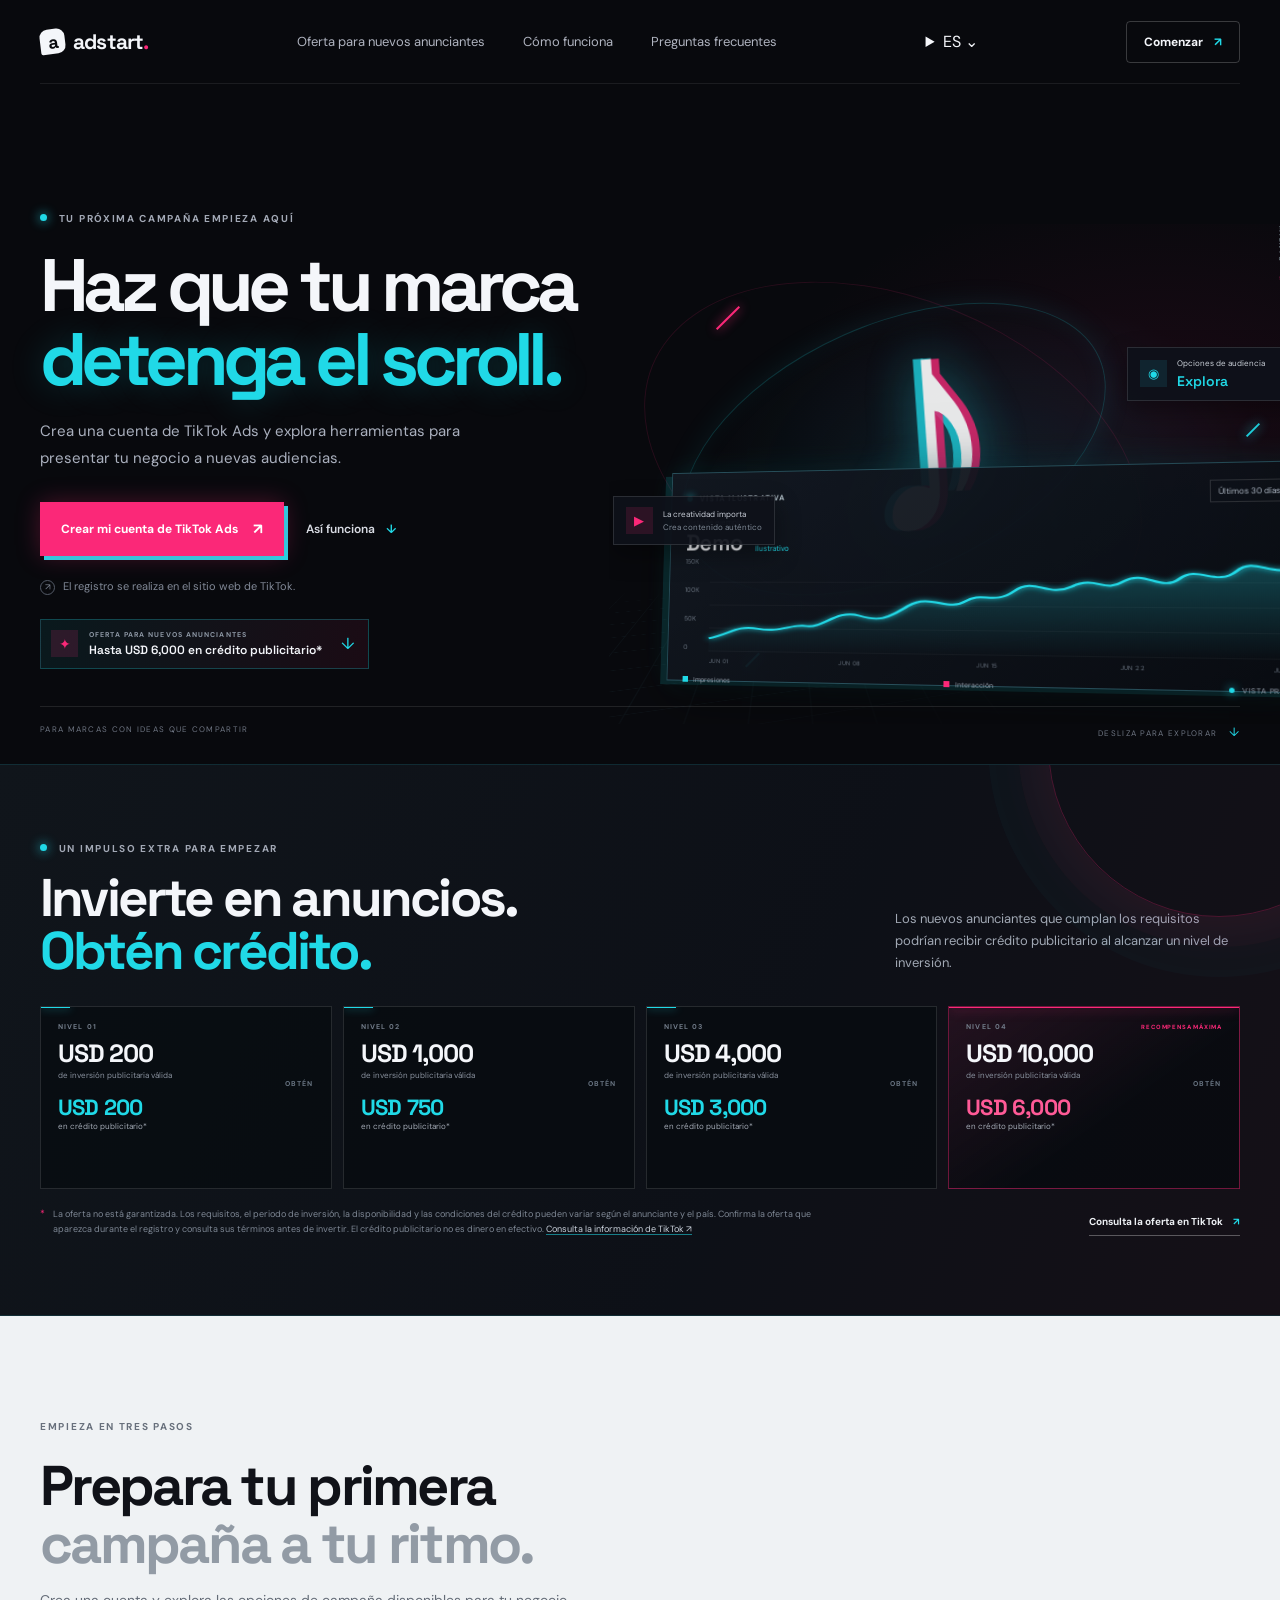
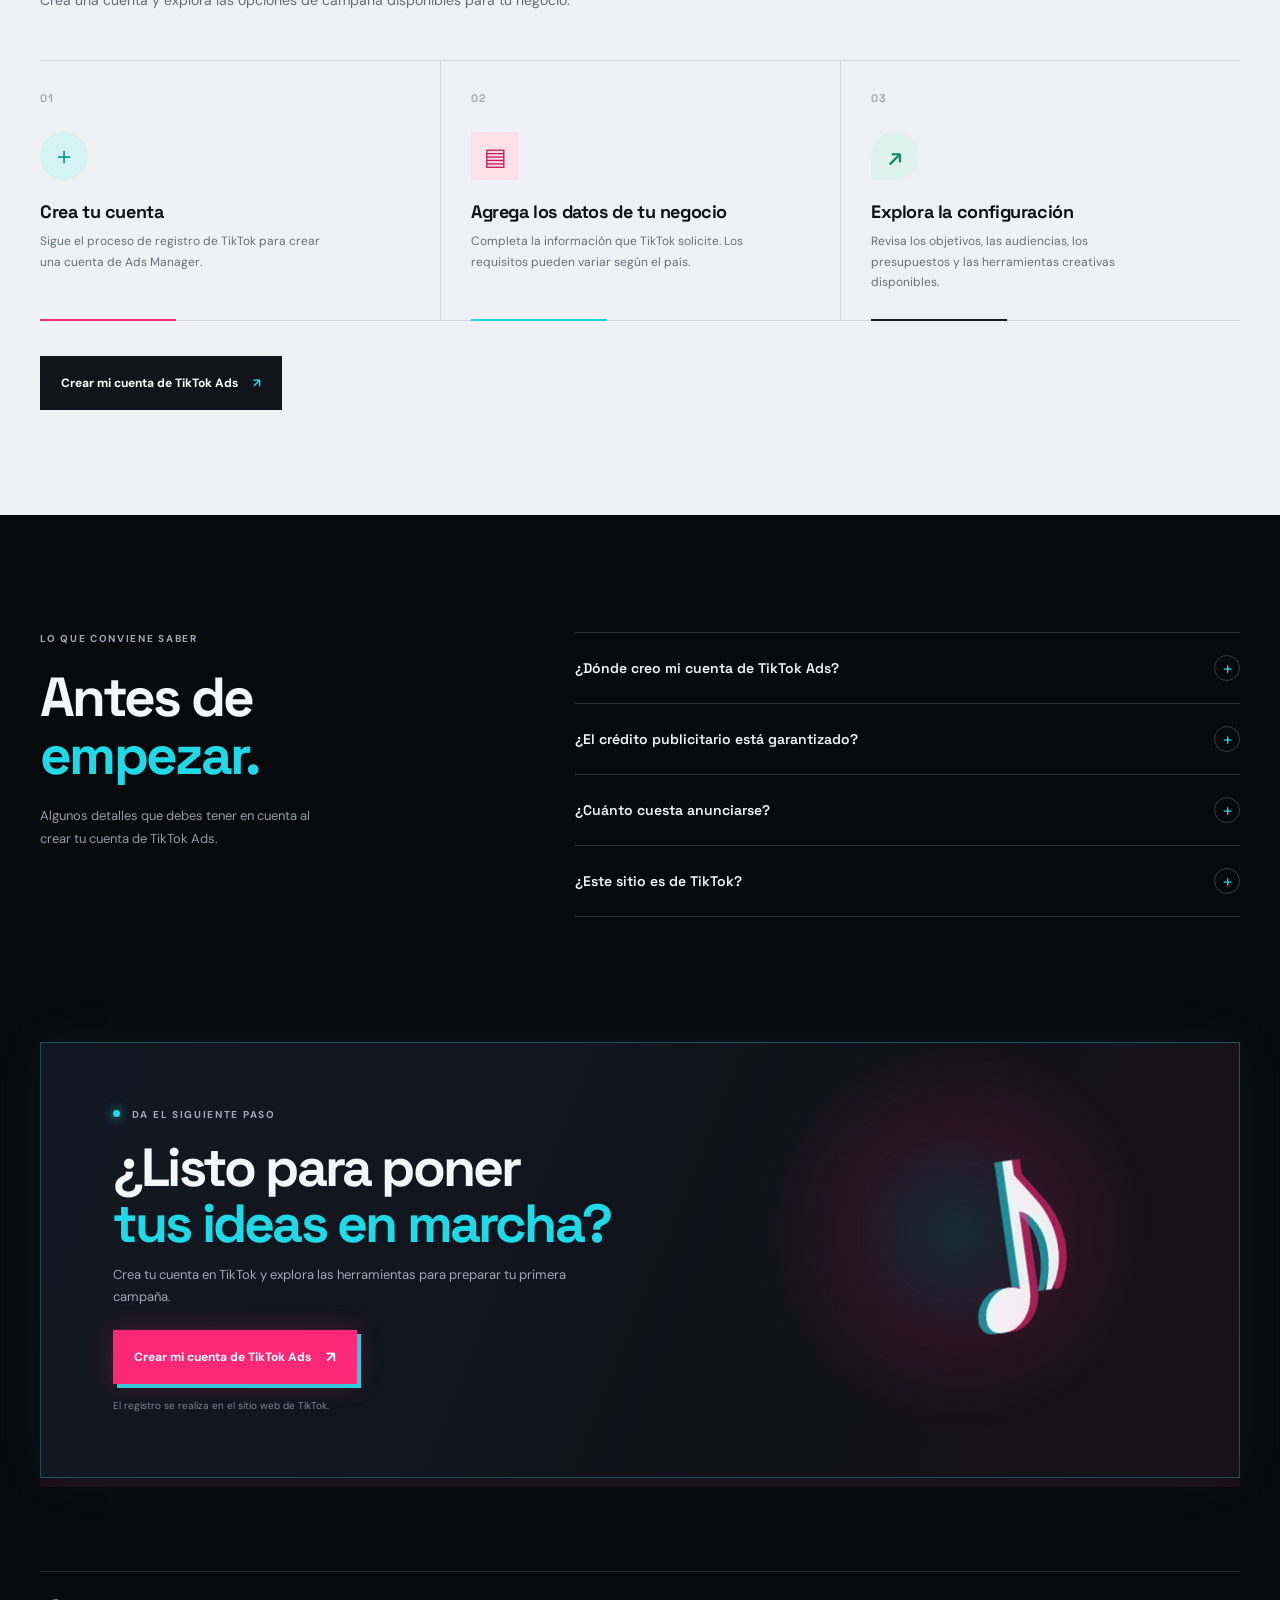
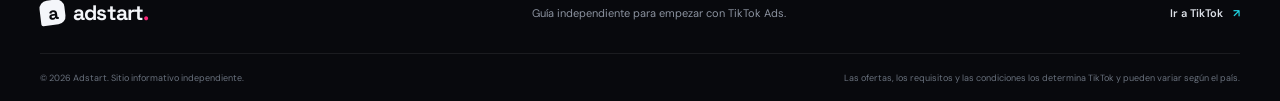
==== tao/es-mx/index.html @ fb432215 "tao: 4 новых языка (ru/es-mx/id/pt-br) + SEO-слой, обновление styles.css, sitemap, llms, feed (+_pre" ====
<!doctype html>
<html lang="es-MX">
  <head>
    <meta charset="utf-8">
    <meta name="viewport" content="width=device-width, initial-scale=1">
    <meta name="theme-color" content="#08090d">
    <meta name="description" content="Crea tu cuenta de TikTok Ads y conoce las herramientas para diseñar y administrar campañas.">
    <link rel="canonical" href="https://tiktok-ads.online/es-mx/">
    <meta name="robots" content="index, follow, max-snippet:-1, max-image-preview:large, max-video-preview:-1">
    <meta name="googlebot" content="index, follow, max-snippet:-1, max-image-preview:large">
    <link rel="alternate" hreflang="en" href="https://tiktok-ads.online/">
    <link rel="alternate" hreflang="es-MX" href="https://tiktok-ads.online/es-mx/">
    <link rel="alternate" hreflang="id" href="https://tiktok-ads.online/id/">
    <link rel="alternate" hreflang="pt-BR" href="https://tiktok-ads.online/pt-br/">
    <link rel="alternate" hreflang="ru" href="https://tiktok-ads.online/ru/">
    <link rel="alternate" hreflang="x-default" href="https://tiktok-ads.online/">
    <link rel="icon" href="/favicon.svg" type="image/svg+xml">
    <meta name="apple-mobile-web-app-title" content="Adstart">
    <meta property="og:type" content="website">
    <meta property="og:site_name" content="Adstart">
    <meta property="og:locale" content="es_MX">
    <meta property="og:url" content="https://tiktok-ads.online/es-mx/">
    <meta property="og:title" content="Comienza a anunciarte en TikTok">
    <meta property="og:description" content="Crea tu cuenta de TikTok Ads y conoce las herramientas para diseñar y administrar campañas.">
    <meta property="og:image" content="https://tiktok-ads.online/assets/og-cover.png">
    <meta property="og:image:type" content="image/png">
    <meta property="og:image:width" content="1200">
    <meta property="og:image:height" content="630">
    <meta name="twitter:card" content="summary_large_image">
    <meta name="twitter:title" content="Comienza a anunciarte en TikTok">
    <meta name="twitter:description" content="Crea tu cuenta de TikTok Ads y conoce las herramientas para diseñar y administrar campañas.">
    <meta name="twitter:image" content="https://tiktok-ads.online/assets/og-cover.png">
    <script type="application/ld+json">{
  "@context": "https://schema.org",
  "@graph": [
    {
      "@type": "WebPage",
      "@id": "https://tiktok-ads.online/es-mx/#webpage",
      "url": "https://tiktok-ads.online/es-mx/",
      "name": "Comienza a anunciarte en TikTok",
      "description": "Crea tu cuenta de TikTok Ads y conoce las herramientas para diseñar y administrar campañas.",
      "isPartOf": {
        "@id": "https://tiktok-ads.online/#website"
      },
      "inLanguage": "es-MX",
      "datePublished": "2026-09-29",
      "dateModified": "2026-09-30"
    },
    {
      "@type": "HowTo",
      "@id": "https://tiktok-ads.online/es-mx/#howto",
      "name": "Comienza a anunciarte en TikTok",
      "description": "Crea tu cuenta de TikTok Ads y conoce las herramientas para diseñar y administrar campañas.",
      "inLanguage": "es-MX",
      "step": [
        {
          "@type": "HowToStep",
          "position": 1,
          "name": "Crea tu cuenta",
          "text": "Sigue el proceso de registro de TikTok para crear una cuenta de Ads Manager."
        },
        {
          "@type": "HowToStep",
          "position": 2,
          "name": "Agrega los datos de tu negocio",
          "text": "Completa la información que TikTok solicite. Los requisitos pueden variar según el país."
        },
        {
          "@type": "HowToStep",
          "position": 3,
          "name": "Explora la configuración",
          "text": "Revisa los objetivos, las audiencias, los presupuestos y las herramientas creativas disponibles."
        }
      ]
    },
    {
      "@type": "FAQPage",
      "@id": "https://tiktok-ads.online/es-mx/#faq",
      "inLanguage": "es-MX",
      "mainEntity": [
        {
          "@type": "Question",
          "name": "¿Dónde creo mi cuenta de TikTok Ads?",
          "acceptedAnswer": {
            "@type": "Answer",
            "text": "Usa el botón de esta página para continuar con el registro en el sitio web de TikTok."
          }
        },
        {
          "@type": "Question",
          "name": "¿El crédito publicitario está garantizado?",
          "acceptedAnswer": {
            "@type": "Answer",
            "text": "No. La oferta que aparezca durante el registro y sus términos son los que aplican. Los requisitos, los plazos y la disponibilidad pueden variar según el anunciante y el país."
          }
        },
        {
          "@type": "Question",
          "name": "¿Cuánto cuesta anunciarse?",
          "acceptedAnswer": {
            "@type": "Answer",
            "text": "El costo depende de la configuración que elijas y de las opciones disponibles en tu cuenta. Revisa los datos de presupuesto y facturación en TikTok Ads Manager antes de lanzar una campaña."
          }
        },
        {
          "@type": "Question",
          "name": "¿Este sitio es de TikTok?",
          "acceptedAnswer": {
            "@type": "Answer",
            "text": "No. Esta es una página informativa independiente. TikTok administra las cuentas, la aprobación, las funciones y la disponibilidad de sus servicios."
          }
        }
      ]
    }
  ]
}</script>
    <title>Comienza a anunciarte en TikTok</title>
    <link rel="preconnect" href="https://fonts.googleapis.com"><link rel="preconnect" href="https://fonts.gstatic.com" crossorigin>
    <link href="https://fonts.googleapis.com/css2?family=DM+Sans:wght@400;500;600;700&family=Space+Grotesk:wght@500;600;700&display=swap" rel="stylesheet">
    <link rel="stylesheet" href="../styles.css">
  </head>
  <body>
    <header class="site-header">
      <a class="wordmark" href="../" aria-label="Inicio de Adstart"><span class="brand-mark" aria-hidden="true">a</span>adstart<span class="wordmark-dot">.</span></a>
      <nav aria-label="Navegación principal"><a href="#offer">Oferta para nuevos anunciantes</a><a href="#how-it-works">Cómo funciona</a><a href="#faq">Preguntas frecuentes</a></nav>
      <details class="language-menu"><summary aria-label="Elegir idioma">ES <span aria-hidden="true">⌄</span></summary><div class="language-options"><a href="../" lang="en">English</a><a href="./" lang="es-MX">Español (México)</a><a href="../pt-br/" lang="pt-BR">Português (Brasil)</a><a href="../id/" lang="id">Bahasa Indonesia</a><a href="../ru/" lang="ru">Русский</a></div></details>
      <a class="header-cta" href="https://getstarted.tiktok.com/ttam-partners" target="_blank" rel="noopener noreferrer">Comenzar <span aria-hidden="true">↗</span></a>
    </header>
    <main id="top">
      <section class="hero section-wrap">
        <div class="hero-copy"><p class="eyebrow"><span class="status-dot"></span> TU PRÓXIMA CAMPAÑA EMPIEZA AQUÍ</p><h1>Haz que tu marca<br><span class="headline-accent">detenga el scroll.</span></h1><p class="hero-description">Crea una cuenta de TikTok Ads y explora herramientas para presentar tu negocio a nuevas audiencias.</p><div class="hero-actions"><a class="button button-primary" href="https://getstarted.tiktok.com/ttam-partners" target="_blank" rel="noopener noreferrer">Crear mi cuenta de TikTok Ads <span aria-hidden="true">↗</span></a><a class="text-link" href="#how-it-works">Así funciona <span aria-hidden="true">↓</span></a></div><p class="registration-note"><span class="external-icon" aria-hidden="true">↗</span> El registro se realiza en el sitio web de TikTok.</p><a class="offer-teaser" href="#offer"><span class="offer-teaser-icon">✦</span><span><b>OFERTA PARA NUEVOS ANUNCIANTES</b><strong>Hasta USD 6,000 en crédito publicitario*</strong></span><span class="offer-teaser-arrow">↓</span></a></div>
        <div class="hero-art" role="img" aria-label="Ilustración de un panel de publicidad digital con estadísticas de campaña"><div class="art-grid"></div><div class="orbit orbit-one"></div><div class="orbit orbit-two"></div><div class="neon-note" aria-hidden="true"><span>♪</span></div><div class="chart-card"><div class="chart-top"><span class="chart-label"><i></i> VISTA ILUSTRATIVA</span><span class="chart-period">Últimos 30 días⌄</span></div><div class="metric-row"><div><span class="metric-caption">Vista de ejemplo</span><strong>Demo</strong></div><div class="metric-change">Ilustrativo</div></div><div class="chart-area"><div class="chart-y"><span>150K</span><span>100K</span><span>50K</span><span>0</span></div><svg viewBox="0 0 480 150" preserveAspectRatio="none" aria-hidden="true"><defs><linearGradient id="areaFill" x1="0" x2="0" y1="0" y2="1"><stop offset="0" stop-color="#22d9e8" stop-opacity=".26"/><stop offset="1" stop-color="#22d9e8" stop-opacity="0"/></linearGradient><filter id="glow"><feGaussianBlur stdDeviation="4" result="blur"/><feMerge><feMergeNode in="blur"/><feMergeNode in="SourceGraphic"/></feMerge></filter></defs><path class="chart-fill" d="M0 126 C20 119 24 104 44 110 S73 102 87 105 S113 78 132 88 S156 91 174 72 S207 81 221 65 S244 71 261 49 S287 59 307 42 S332 52 348 34 S377 50 391 30 S419 42 434 19 S460 32 480 10 V150 H0Z"/><path class="chart-line" d="M0 126 C20 119 24 104 44 110 S73 102 87 105 S113 78 132 88 S156 91 174 72 S207 81 221 65 S244 71 261 49 S287 59 307 42 S332 52 348 34 S377 50 391 30 S419 42 434 19 S460 32 480 10"/></svg></div><div class="chart-x"><span>JUN 01</span><span>JUN 08</span><span>JUN 15</span><span>JUN 22</span><span>JUN 30</span></div><div class="chart-footer"><span><i class="legend-cyan"></i> Impresiones</span><span><i class="legend-pink"></i> Interacción</span><span class="live-label"><i></i> VISTA PREVIA</span></div></div><div class="floating-tag tag-reach"><span class="tag-icon cyan-icon">◉</span><span>Opciones de audiencia<strong>Explora</strong></span><span class="tag-arrow">↗</span></div><div class="floating-tag tag-creative"><span class="tag-icon pink-icon">▶</span><span>La creatividad importa<small>Crea contenido auténtico</small></span></div><div class="spark spark-a"></div><div class="spark spark-b"></div><div class="spark spark-c"></div><span class="art-caption">IDEAS EN MOVIMIENTO <span>✳</span></span></div>
        <div class="hero-bottom"><span>PARA MARCAS CON IDEAS QUE COMPARTIR</span><span class="scroll-cue">DESLIZA PARA EXPLORAR <i>↓</i></span></div>
      </section>
      <section class="offer-section" id="offer"><div class="section-wrap offer-inner"><div class="offer-heading"><div><p class="eyebrow"><span class="status-dot"></span> UN IMPULSO EXTRA PARA EMPEZAR</p><h2>Invierte en anuncios.<br><span>Obtén crédito.</span></h2></div><p>Los nuevos anunciantes que cumplan los requisitos podrían recibir crédito publicitario al alcanzar un nivel de inversión.</p></div><div class="offer-tiers" aria-label="Posibles niveles de crédito publicitario para nuevos anunciantes">
        <article class="offer-tier"><span class="tier-label">NIVEL 01</span><strong class="tier-spend">USD 200</strong><span class="tier-action">de inversión publicitaria válida</span><span class="tier-plus">OBTÉN</span><strong class="tier-credit">USD 200</strong><span class="tier-credit-label">en crédito publicitario*</span></article>
        <article class="offer-tier"><span class="tier-label">NIVEL 02</span><strong class="tier-spend">USD 1,000</strong><span class="tier-action">de inversión publicitaria válida</span><span class="tier-plus">OBTÉN</span><strong class="tier-credit">USD 750</strong><span class="tier-credit-label">en crédito publicitario*</span></article>
        <article class="offer-tier"><span class="tier-label">NIVEL 03</span><strong class="tier-spend">USD 4,000</strong><span class="tier-action">de inversión publicitaria válida</span><span class="tier-plus">OBTÉN</span><strong class="tier-credit">USD 3,000</strong><span class="tier-credit-label">en crédito publicitario*</span></article>
        <article class="offer-tier offer-tier-featured"><span class="tier-label">NIVEL 04 <i>RECOMPENSA MÁXIMA</i></span><strong class="tier-spend">USD 10,000</strong><span class="tier-action">de inversión publicitaria válida</span><span class="tier-plus">OBTÉN</span><strong class="tier-credit">USD 6,000</strong><span class="tier-credit-label">en crédito publicitario*</span></article>
      </div><div class="offer-footnote"><span>*</span><p>La oferta no está garantizada. Los requisitos, el periodo de inversión, la disponibilidad y las condiciones del crédito pueden variar según el anunciante y el país. Confirma la oferta que aparezca durante el registro y consulta sus términos antes de invertir. El crédito publicitario no es dinero en efectivo. <a href="https://ads.tiktok.com/resources/help/article/about-the-incentive-program-for-new-advertisers?lang=es" target="_blank" rel="noopener noreferrer">Consulta la información de TikTok ↗</a></p></div><a class="offer-cta" href="https://getstarted.tiktok.com/ttam-partners" target="_blank" rel="noopener noreferrer">Consulta la oferta en TikTok <span>↗</span></a></div></section>
      <section class="steps-section" id="how-it-works"><div class="section-wrap"><div class="section-heading"><p class="eyebrow">EMPIEZA EN TRES PASOS</p><h2>Prepara tu primera<br><span>campaña a tu ritmo.</span></h2><p>Crea una cuenta y explora las opciones de campaña disponibles para tu negocio.</p></div><div class="steps-grid"><article class="step-card"><span class="step-number">01</span><div class="step-icon account-icon" aria-hidden="true"><span>＋</span></div><h3>Crea tu cuenta</h3><p>Sigue el proceso de registro de TikTok para crear una cuenta de Ads Manager.</p><span class="step-line"></span></article><article class="step-card"><span class="step-number">02</span><div class="step-icon details-icon" aria-hidden="true"><span>▤</span></div><h3>Agrega los datos de tu negocio</h3><p>Completa la información que TikTok solicite. Los requisitos pueden variar según el país.</p><span class="step-line"></span></article><article class="step-card"><span class="step-number">03</span><div class="step-icon launch-icon" aria-hidden="true"><span>↗</span></div><h3>Explora la configuración</h3><p>Revisa los objetivos, las audiencias, los presupuestos y las herramientas creativas disponibles.</p><span class="step-line"></span></article></div><a class="button button-dark" href="https://getstarted.tiktok.com/ttam-partners" target="_blank" rel="noopener noreferrer">Crear mi cuenta de TikTok Ads <span aria-hidden="true">↗</span></a></div></section>
      <section class="faq-section section-wrap" id="faq"><div class="faq-intro"><p class="eyebrow">LO QUE CONVIENE SABER</p><h2>Antes de<br><span>empezar.</span></h2><p>Algunos detalles que debes tener en cuenta al crear tu cuenta de TikTok Ads.</p></div><div class="faq-list"><details><summary>¿Dónde creo mi cuenta de TikTok Ads?<span aria-hidden="true">+</span></summary><p>Usa el botón de esta página para continuar con el registro en el sitio web de TikTok.</p></details><details><summary>¿El crédito publicitario está garantizado?<span aria-hidden="true">+</span></summary><p>No. La oferta que aparezca durante el registro y sus términos son los que aplican. Los requisitos, los plazos y la disponibilidad pueden variar según el anunciante y el país.</p></details><details><summary>¿Cuánto cuesta anunciarse?<span aria-hidden="true">+</span></summary><p>El costo depende de la configuración que elijas y de las opciones disponibles en tu cuenta. Revisa los datos de presupuesto y facturación en TikTok Ads Manager antes de lanzar una campaña.</p></details><details><summary>¿Este sitio es de TikTok?<span aria-hidden="true">+</span></summary><p>No. Esta es una página informativa independiente. TikTok administra las cuentas, la aprobación, las funciones y la disponibilidad de sus servicios.</p></details></div></section>
      <section class="final-cta section-wrap"><div class="final-glow" aria-hidden="true"></div><div class="final-copy"><p class="eyebrow"><span class="status-dot"></span> DA EL SIGUIENTE PASO</p><h2>¿Listo para poner<br><span>tus ideas en marcha?</span></h2><p>Crea tu cuenta en TikTok y explora las herramientas para preparar tu primera campaña.</p><a class="button button-primary" href="https://getstarted.tiktok.com/ttam-partners" target="_blank" rel="noopener noreferrer">Crear mi cuenta de TikTok Ads <span aria-hidden="true">↗</span></a><small>El registro se realiza en el sitio web de TikTok.</small></div><div class="final-symbol" aria-hidden="true"><span>♪</span></div></section>
    </main>
    <footer class="site-footer"><div class="footer-top"><a class="wordmark" href="../"><span class="brand-mark" aria-hidden="true">a</span>adstart<span class="wordmark-dot">.</span></a><p>Guía independiente para empezar con TikTok Ads.</p><a class="footer-link" href="https://getstarted.tiktok.com/ttam-partners" target="_blank" rel="noopener noreferrer">Ir a TikTok <span>↗</span></a></div><div class="footer-bottom"><span>© 2026 Adstart. Sitio informativo independiente.</span><span>Las ofertas, los requisitos y las condiciones los determina TikTok y pueden variar según el país.</span></div></footer>
  </body>
</html>
---- tao/styles.css ----
:root {
  color-scheme: dark;
  --bg: #08090d;
  --panel: #101319;
  --muted: #9298a7;
  --white: #f4f6fa;
  --cyan: #20d9e7;
  --pink: #fb2878;
  --line: rgba(255, 255, 255, .11);
  --font-body: "DM Sans", Arial, sans-serif;
  --font-display: "Space Grotesk", "Arial Narrow", sans-serif;
}

* { box-sizing: border-box; }
html { scroll-behavior: smooth; }
body { margin: 0; background: var(--bg); color: var(--white); font-family: var(--font-body); -webkit-font-smoothing: antialiased; }
a { color: inherit; text-decoration: none; }
a:focus-visible, summary:focus-visible { outline: 2px solid var(--cyan); outline-offset: 5px; }
.section-wrap { width: min(1200px, calc(100% - 80px)); margin-inline: auto; }
.site-header { height: 84px; width: min(1320px, calc(100% - 80px)); margin: auto; display: flex; align-items: center; justify-content: space-between; border-bottom: 1px solid rgba(255,255,255,.08); position: relative; z-index: 3; }
.wordmark { display: inline-flex; align-items: center; gap: 8px; font: 700 21px var(--font-display); letter-spacing: -.8px; }
.brand-mark { width: 25px; height: 25px; border-radius: 8px 8px 8px 2px; display: grid; place-items: center; background: var(--white); color: var(--bg); font: 700 18px var(--font-display); transform: rotate(-7deg); }
.wordmark-dot { color: var(--pink); margin-left: -8px; }
.site-header nav { display: flex; gap: 38px; color: #afb3bf; font-size: 13px; }
.site-header nav a:hover, .text-link:hover, .footer-link:hover { color: var(--white); }
.header-cta { border: 1px solid rgba(255,255,255,.2); border-radius: 4px; padding: 12px 17px; font-size: 12px; font-weight: 700; transition: border-color .2s ease, background .2s ease; }
.header-cta span { color: var(--cyan); margin-left: 8px; }
.header-cta:hover { border-color: var(--cyan); background: rgba(32,217,231,.06); }
.hero { min-height: 680px; padding-top: 99px; position: relative; display: grid; grid-template-columns: .93fr 1.07fr; align-items: center; gap: 20px; }
.hero-copy { position: relative; z-index: 2; padding-bottom: 66px; }
.eyebrow { margin: 0 0 24px; color: #a3a9b6; font-size: 10px; letter-spacing: 1.7px; font-weight: 700; }
.status-dot { display: inline-block; width: 7px; height: 7px; margin: 0 8px 1px 0; border-radius: 50%; background: var(--cyan); box-shadow: 0 0 11px var(--cyan); }
h1, h2, h3, p { margin-top: 0; }
h1, h2, h3 { font-family: var(--font-display); }
h1 { max-width: 600px; margin-bottom: 22px; font-size: clamp(50px, 5.8vw, 76px); letter-spacing: -5.6px; line-height: .99; font-weight: 700; }
h1 .headline-accent { color: var(--cyan); text-shadow: 0 0 35px rgba(32,217,231,.22); }
.hero-description { max-width: 465px; margin-bottom: 30px; color: #aab0be; font-size: 15px; line-height: 1.8; }
.hero-actions { display: flex; align-items: center; gap: 22px; }
.button { display: inline-flex; align-items: center; justify-content: center; gap: 15px; min-height: 54px; padding: 0 21px; border: 0; font-size: 12px; font-weight: 700; transition: transform .2s ease, box-shadow .2s ease, background .2s ease; }
.button:hover { transform: translateY(-2px); }
.button-primary { position: relative; background: var(--pink); color: white; box-shadow: 0 0 24px rgba(251,40,120,.27), 4px 4px 0 var(--cyan); }
.button-primary:hover { background: #ff3a88; box-shadow: 0 0 34px rgba(251,40,120,.4), 4px 4px 0 var(--cyan); }
.button-primary span { font-size: 15px; }
.text-link { color: #d9dce4; font-size: 12px; font-weight: 600; transition: color .2s ease; }
.text-link span { color: var(--cyan); margin-left: 8px; }
.registration-note { margin: 23px 0 0; color: #818896; font-size: 11px; }
.external-icon { display: inline-grid; place-items: center; width: 15px; height: 15px; margin-right: 5px; border: 1px solid #555c69; border-radius: 50%; font-size: 9px; }
.hero-art { height: 500px; position: relative; overflow: hidden; isolation: isolate; margin-right: -62px; background: radial-gradient(ellipse at 55% 52%, rgba(13,73,91,.3), transparent 52%), radial-gradient(ellipse at 80% 36%, rgba(98,14,51,.2), transparent 49%); }
.art-grid { position: absolute; inset: 20px 0 0; opacity: .23; background-image: linear-gradient(rgba(63,144,159,.28) 1px, transparent 1px), linear-gradient(90deg, rgba(63,144,159,.24) 1px, transparent 1px); background-size: 48px 48px; transform: perspective(440px) rotateX(57deg) rotateZ(-18deg) scale(1.28); transform-origin: center bottom; mask-image: linear-gradient(transparent, black 22%, black 76%, transparent); }
.orbit { position: absolute; border: 1px solid rgba(32,217,231,.2); border-radius: 50%; transform: rotate(-24deg); }
.orbit-one { width: 450px; height: 250px; top: 100px; left: 60px; box-shadow: 0 0 30px rgba(32,217,231,.08), inset 0 0 25px rgba(32,217,231,.05); }
.orbit-two { width: 520px; height: 330px; top: 74px; left: 24px; border-color: rgba(251,40,120,.12); transform: rotate(22deg); }
.neon-note { position: absolute; top: 48px; left: 206px; width: 226px; height: 310px; display: grid; place-items: center; transform: rotate(-4deg); color: #fff; font: 700 310px/1 var(--font-display); filter: drop-shadow(8px 0 0 rgba(251,40,120,.85)) drop-shadow(-8px -1px 0 rgba(32,217,231,.85)) drop-shadow(0 0 26px rgba(32,217,231,.4)); opacity: .9; }
.neon-note span { transform: scaleX(.88); }
.chart-card { position: absolute; z-index: 1; left: 39px; right: 1px; bottom: 38px; height: 220px; padding: 16px 17px 11px; background: linear-gradient(145deg, rgba(18,24,33,.95), rgba(8,11,17,.94)); border: 1px solid rgba(80,174,191,.38); box-shadow: 0 15px 55px rgba(0,0,0,.55), -7px 4px 0 rgba(32,217,231,.16), 0 0 28px rgba(32,217,231,.11); transform: perspective(760px) rotateY(-8deg) rotateX(3deg); }
.chart-top, .chart-footer { display: flex; align-items: center; justify-content: space-between; }
.chart-label { color: #b5c4cc; font-size: 8px; letter-spacing: 1.2px; font-weight: 700; }
.chart-label i, .live-label i { display: inline-block; width: 6px; height: 6px; border-radius: 50%; background: var(--cyan); box-shadow: 0 0 9px var(--cyan); margin-right: 5px; }
.chart-period { padding: 5px 7px; border: 1px solid rgba(255,255,255,.13); color: #aab3c0; font-size: 8px; }
.metric-row { display: flex; align-items: end; gap: 13px; margin-top: 9px; }
.metric-caption { display: block; color: #76818e; font-size: 8px; margin-bottom: 1px; }
.metric-row strong { font: 600 24px var(--font-display); letter-spacing: -.6px; }
.metric-row strong span { color: var(--cyan); font-size: 15px; }
.metric-change { color: var(--cyan); font-size: 8px; padding-bottom: 4px; }
.chart-area { position: relative; height: 98px; margin: 3px 0 0 28px; background: repeating-linear-gradient(to bottom, transparent 0 23px, rgba(255,255,255,.07) 24px); }
.chart-area svg { position: absolute; inset: 0; width: 100%; height: 100%; overflow: visible; }
.chart-fill { fill: url(#areaFill); }.chart-line { fill: none; stroke: var(--cyan); stroke-width: 3; filter: url(#glow); }.chart-point { fill: #d9fcff; stroke: var(--cyan); stroke-width: 3; }.pink-point { stroke: var(--pink); fill: white; }
.chart-y { position: absolute; z-index: 1; left: -28px; top: -3px; height: 99px; display: flex; flex-direction: column; justify-content: space-between; color: #69737f; font-size: 7px; }
.chart-x { display: flex; justify-content: space-between; margin: 4px 0 0 29px; color: #68727f; font-size: 6px; letter-spacing: .4px; }
.chart-footer { margin-top: 11px; color: #9aa4b1; font-size: 7px; }
.chart-footer span:not(.live-label) { margin-right: 9px; }.legend-cyan, .legend-pink { display: inline-block; width: 6px; height: 6px; margin-right: 4px; background: var(--cyan); }.legend-pink { background: var(--pink); }
.live-label { color: #9aa4b1; font-size: 7px; letter-spacing: .6px; }.live-label i { width: 5px; height: 5px; }
.floating-tag { position: absolute; z-index: 2; display: flex; align-items: center; gap: 10px; padding: 10px 12px; border: 1px solid rgba(255,255,255,.12); background: rgba(14,18,26,.94); box-shadow: 0 10px 25px rgba(0,0,0,.35); color: #c9ced7; font-size: 8px; }
.floating-tag strong { display: block; margin-top: 4px; color: var(--cyan); font: 600 14px var(--font-display); }.floating-tag small { display: block; margin-top: 3px; color: #7f8995; font-size: 8px; }.tag-icon { display: grid; place-items: center; width: 27px; height: 27px; font-size: 13px; background: rgba(32,217,231,.1); color: var(--cyan); }.pink-icon { background: rgba(251,40,120,.13); color: var(--pink); }.tag-arrow { color: var(--cyan); font-size: 12px; margin-left: 5px; }
.tag-reach { right: 1px; top: 123px; }.tag-creative { left: 4px; top: 272px; }
.spark { position: absolute; z-index: -1; width: 32px; height: 2px; background: var(--pink); box-shadow: 0 0 11px var(--pink); transform: rotate(-45deg); }.spark-a { top: 93px; left: 103px; }.spark-b { right: 40px; top: 205px; width: 18px; background: var(--cyan); box-shadow: 0 0 11px var(--cyan); }.spark-c { left: 134px; bottom: 63px; width: 19px; background: var(--cyan); box-shadow: 0 0 11px var(--cyan); }
.art-caption { position: absolute; top: 54px; right: 20px; color: #8797a0; font-size: 7px; letter-spacing: 1.8px; transform: rotate(90deg); transform-origin: right; }.art-caption span { color: var(--pink); margin-left: 8px; }
.hero-bottom { position: absolute; left: 0; right: 0; bottom: 24px; padding-top: 17px; border-top: 1px solid rgba(255,255,255,.1); display: flex; justify-content: space-between; color: #6e7582; font-size: 8px; letter-spacing: 1.3px; }.scroll-cue i { color: var(--cyan); font-style: normal; margin-left: 8px; font-size: 12px; }

.offer-teaser { width: fit-content; display: flex; align-items: center; gap: 11px; margin-top: 24px; padding: 10px 13px 10px 10px; background: linear-gradient(100deg, rgba(32,217,231,.08), rgba(251,40,120,.08)); border: 1px solid rgba(32,217,231,.25); transition: border-color .2s ease, background .2s ease; }.offer-teaser:hover { border-color: var(--pink); background: rgba(251,40,120,.09); }.offer-teaser-icon { display: grid; place-items: center; width: 27px; height: 27px; color: var(--pink); background: rgba(251,40,120,.14); font-size: 14px; }.offer-teaser b, .offer-teaser strong { display: block; }.offer-teaser b { margin-bottom: 3px; color: #8e98a5; font-size: 7px; letter-spacing: 1.1px; }.offer-teaser strong { font: 600 12px var(--font-display); }.offer-teaser-arrow { margin-left: 8px; color: var(--cyan); }
.offer-section { position: relative; padding: 77px 0 78px; overflow: hidden; background: linear-gradient(115deg, #10151b, #0d1017 60%, #151017); border-block: 1px solid rgba(32,217,231,.13); }.offer-section::before { content: ""; position: absolute; width: 340px; height: 340px; right: -110px; top: -190px; border: 1px solid rgba(251,40,120,.25); border-radius: 50%; box-shadow: 0 0 65px rgba(251,40,120,.1), 0 0 0 30px rgba(251,40,120,.025), 0 0 0 60px rgba(32,217,231,.025); pointer-events: none; }.offer-heading { display: flex; align-items: end; justify-content: space-between; gap: 35px; margin-bottom: 29px; }.offer-heading .eyebrow { margin-bottom: 16px; }.offer-heading h2 { margin: 0; font-size: clamp(39px, 4.3vw, 53px); letter-spacing: -2.8px; line-height: 1; }.offer-heading h2 span { color: var(--cyan); }.offer-heading > p:last-child { max-width: 345px; margin: 0 0 3px; color: #a1a8b4; font-size: 13px; line-height: 1.7; }.offer-tiers { display: grid; grid-template-columns: repeat(4, minmax(0, 1fr)); gap: 11px; }.offer-tier { min-height: 183px; position: relative; display: flex; flex-direction: column; align-items: flex-start; padding: 15px 17px 16px; overflow: hidden; border: 1px solid rgba(255,255,255,.12); background: rgba(7,10,15,.7); }.offer-tier::after { content: ""; position: absolute; top: 0; left: 0; width: 29px; height: 1px; background: var(--cyan); box-shadow: 0 0 9px var(--cyan); }.offer-tier-featured { border-color: rgba(251,40,120,.42); background: linear-gradient(145deg, rgba(251,40,120,.09), rgba(7,10,15,.86) 58%); }.offer-tier-featured::after { width: 100%; background: var(--pink); box-shadow: 0 0 12px var(--pink); }.tier-label { display: flex; align-items: center; justify-content: space-between; gap: 7px; width: 100%; margin-bottom: 11px; color: #737d8b; font-size: 7px; letter-spacing: 1.1px; font-weight: 700; }.tier-label i { color: var(--pink); font-size: 6px; font-style: normal; letter-spacing: .8px; }.tier-spend { font: 700 25px/.95 var(--font-display); letter-spacing: -1px; }.tier-action { margin-top: 4px; color: #89919e; font-size: 8px; }.tier-plus { position: absolute; top: 72px; right: 18px; color: #56616e; font: 400 16px var(--font-display); }.tier-credit { margin-top: 17px; color: var(--cyan); font: 700 22px/.95 var(--font-display); letter-spacing: -.8px; }.offer-tier-featured .tier-credit { color: #ff5a97; }.tier-credit-label { margin-top: 3px; color: #a3aab5; font-size: 8px; }.offer-footnote { display: flex; gap: 8px; align-items: flex-start; max-width: 810px; margin-top: 18px; }.offer-footnote > span { color: var(--pink); font-size: 10px; }.offer-footnote p { margin: 0; color: #7e8794; font-size: 9px; line-height: 1.65; }.offer-cta { position: absolute; right: max(calc((100vw - 1200px)/2), 40px); bottom: 79px; padding-bottom: 7px; border-bottom: 1px solid rgba(255,255,255,.3); color: #edf0f4; font-size: 10px; font-weight: 700; }.offer-cta span { margin-left: 8px; color: var(--cyan); }

.steps-section { padding: 104px 0 105px; background: #eff2f4; color: #101218; }
.section-heading { max-width: 660px; margin-bottom: 51px; }.section-heading .eyebrow { color: #68707c; }.section-heading h2, .capabilities h2, .audience-inner h2, .faq-intro h2 { margin: 0 0 17px; font-size: clamp(38px, 4.5vw, 56px); letter-spacing: -2.7px; line-height: 1.05; }.section-heading h2 span, .capabilities h2 span, .audience-inner h2 span, .faq-intro h2 span { color: #929ba5; }.section-heading > p:last-child { color: #646c77; font-size: 14px; }
.steps-grid { display: grid; grid-template-columns: repeat(3, 1fr); border-top: 1px solid #d4d8dc; border-bottom: 1px solid #d4d8dc; margin-bottom: 35px; }
.step-card { min-height: 258px; padding: 25px 28px 28px 0; position: relative; }.step-card + .step-card { border-left: 1px solid #d4d8dc; padding-left: 30px; }.step-number { color: #9da5af; font: 600 11px var(--font-display); letter-spacing: .7px; }.step-icon { width: 48px; height: 48px; display: grid; place-items: center; margin: 25px 0 20px; background: #dfe5e9; color: #12161d; font: 500 24px var(--font-display); }.account-icon { border-radius: 50%; color: #078e9c; background: #d5f3f3; }.details-icon { background: #fee0e9; color: #c21b5a; }.launch-icon { border-radius: 50% 50% 50% 4px; background: #dff2ec; color: #138d66; }.step-card h3 { margin-bottom: 8px; font-size: 18px; letter-spacing: -.4px; }.step-card p { max-width: 290px; margin-bottom: 0; color: #66707a; font-size: 12px; line-height: 1.7; }.step-line { position: absolute; bottom: -1px; left: 0; width: 34%; height: 2px; background: var(--pink); }.step-card + .step-card .step-line { left: 30px; background: var(--cyan); }.step-card:last-child .step-line { background: #171a20; }
.button-dark { background: #11151b; color: #fff; }.button-dark span { color: var(--cyan); }.button-dark:hover { background: #20252d; }
.capabilities { padding-block: 119px; display: grid; grid-template-columns: .74fr 1.26fr; gap: 75px; align-items: center; }.capabilities-intro .eyebrow { color: #a3a9b6; }.capabilities h2 { font-size: clamp(42px, 4.5vw, 58px); }.capabilities h2 span { color: var(--cyan); }.capabilities-intro > p:not(.eyebrow) { max-width: 330px; color: #9299a7; font-size: 14px; line-height: 1.8; margin: 22px 0 25px; }.inline-arrow { color: var(--white); font-size: 12px; font-weight: 700; border-bottom: 1px solid #4c515d; padding-bottom: 9px; }.inline-arrow span { color: var(--pink); margin-left: 14px; }
.capability-board { display: grid; grid-template-columns: 1fr 1fr; gap: 13px; }.capability { min-height: 229px; position: relative; overflow: hidden; padding: 21px; background: #11151c; border: 1px solid rgba(255,255,255,.08); }.capability h3 { margin: 0 0 7px; font-size: 17px; letter-spacing: -.4px; }.capability p { max-width: 260px; margin: 0; color: #969daa; font-size: 11px; line-height: 1.65; }.capability-icon { width: 33px; height: 33px; margin-bottom: 15px; display: grid; place-items: center; font-size: 25px; }.target-icon { color: var(--cyan); }.cap-index { position: absolute; bottom: 16px; right: 17px; color: #68707d; font-size: 7px; letter-spacing: 1px; }.capability-audience { background: linear-gradient(130deg, #11151c, #171520); }.audience-art { position: absolute; right: 17px; top: 13px; width: 119px; height: 98px; }.audience-ring { position: absolute; inset: 13px 8px 1px; border: 1px solid rgba(251,40,120,.5); border-radius: 50%; transform: rotate(-26deg); box-shadow: 0 0 16px rgba(251,40,120,.09); }.person { position: absolute; z-index: 1; display: grid; place-items: center; width: 22px; height: 22px; border: 4px solid #11151c; border-radius: 50%; color: #20232c; background: var(--cyan); font-size: 12px; box-shadow: 0 0 14px rgba(32,217,231,.6); }.p1 { left: 44px; top: 2px; }.p2 { left: 12px; top: 41px; background: var(--pink); box-shadow: 0 0 14px rgba(251,40,120,.6); }.p3 { right: 10px; top: 45px; }.capability-audience > div:last-of-type { position: absolute; left: 21px; right: 16px; bottom: 44px; }.budget-visual { position: absolute; top: 18px; right: 19px; height: 93px; width: 117px; display: flex; gap: 7px; align-items: end; border-bottom: 1px solid rgba(255,255,255,.16); }.budget-bar { display: block; width: 12px; background: linear-gradient(to top, rgba(32,217,231,.16), var(--cyan)); opacity: .77; }.b1 { height: 24%; }.b2 { height: 42%; }.b3 { height: 35%; background: linear-gradient(to top, rgba(251,40,120,.13), var(--pink)); }.b4 { height: 67%; }.b5 { height: 88%; }.budget-visual i { position: absolute; bottom: -17px; right: 0; color: #707985; font-size: 6px; font-style: normal; letter-spacing: .8px; }.capability-budget > div:last-of-type, .capability-report > div:last-of-type { position: absolute; left: 21px; right: 16px; bottom: 43px; }.report-visual { position: absolute; top: 18px; right: 17px; width: 135px; height: 83px; opacity: .8; }.report-number { color: #8a919e; font: 600 9px var(--font-display); letter-spacing: .7px; }.report-number small { font: inherit; color: var(--pink); }.report-visual svg { position: absolute; left: 0; bottom: 0; width: 100%; height: 63px; overflow: visible; }
.audience-section { padding: 100px 0; background: #11141a; border-block: 1px solid rgba(255,255,255,.06); }.audience-inner { display: grid; grid-template-columns: 1fr .8fr; align-items: center; gap: 90px; }.audience-inner h2 { font-size: clamp(40px, 4.4vw, 56px); }.audience-inner h2 span { color: var(--pink); }.audience-list { border-top: 1px solid rgba(255,255,255,.16); }.audience-list div { display: grid; grid-template-columns: 40px 1fr auto; align-items: center; padding: 16px 0; border-bottom: 1px solid rgba(255,255,255,.13); font: 600 15px var(--font-display); }.audience-list span { color: #737b88; font: 500 9px var(--font-body); }.audience-list i { color: var(--cyan); font: normal 13px var(--font-body); opacity: 0; transform: translateX(-6px); transition: opacity .2s ease, transform .2s ease; }.audience-list div:hover i { opacity: 1; transform: translateX(0); }
.faq-section { padding-block: 117px 125px; display: grid; grid-template-columns: .78fr 1.22fr; gap: 110px; }.faq-intro h2 { font-size: clamp(42px, 4.4vw, 55px); }.faq-intro h2 span { color: var(--cyan); }.faq-intro > p:last-child { max-width: 280px; color: #949ba8; font-size: 13px; line-height: 1.75; margin-top: 20px; }.faq-list { border-top: 1px solid rgba(255,255,255,.16); }.faq-list details { border-bottom: 1px solid rgba(255,255,255,.16); }.faq-list summary { list-style: none; cursor: pointer; display: flex; align-items: center; justify-content: space-between; padding: 22px 0; font: 600 14px var(--font-display); }.faq-list summary::-webkit-details-marker { display: none; }.faq-list summary span { display: grid; place-items: center; width: 26px; height: 26px; border: 1px solid rgba(255,255,255,.2); border-radius: 50%; color: var(--cyan); font: 400 17px var(--font-body); transition: transform .2s ease, background .2s ease; }.faq-list details[open] summary span { transform: rotate(45deg); background: rgba(32,217,231,.09); }.faq-list details p { max-width: 590px; margin: -5px 35px 23px 0; color: #9da4b0; font-size: 12px; line-height: 1.8; }
.final-cta { min-height: 367px; position: relative; overflow: hidden; display: flex; align-items: center; padding: 65px 72px; margin-bottom: 93px; background: linear-gradient(112deg, #121821, #11121a 65%, #18111b); border: 1px solid rgba(32,217,231,.3); box-shadow: 0 0 42px rgba(32,217,231,.08), 0 9px 0 rgba(251,40,120,.08); }.final-copy { position: relative; z-index: 2; max-width: 620px; }.final-copy .eyebrow { margin-bottom: 19px; }.final-copy h2 { margin: 0 0 13px; font-size: clamp(39px, 4.2vw, 54px); line-height: 1.03; letter-spacing: -2.8px; }.final-copy h2 span { color: var(--cyan); }.final-copy > p:not(.eyebrow) { max-width: 470px; color: #a1a7b3; font-size: 13px; line-height: 1.7; margin-bottom: 22px; }.final-copy small { display: block; margin-top: 15px; color: #7d8591; font-size: 10px; }.final-glow { position: absolute; width: 390px; height: 390px; right: 88px; top: -6px; border-radius: 50%; background: radial-gradient(circle, rgba(32,217,231,.13), rgba(251,40,120,.1) 38%, transparent 70%); filter: blur(9px); }.final-symbol { position: absolute; right: 95px; top: 20px; height: 330px; width: 260px; display: grid; place-items: center; font: 700 310px/1 var(--font-display); color: rgba(255,255,255,.9); filter: drop-shadow(8px 0 0 rgba(251,40,120,.65)) drop-shadow(-8px 0 0 rgba(32,217,231,.65)); transform: rotate(-8deg); }.final-symbol span { transform: scaleX(.85); }
.site-footer { width: min(1320px, calc(100% - 80px)); margin: auto; border-top: 1px solid rgba(255,255,255,.13); }.footer-top { min-height: 81px; display: flex; justify-content: space-between; align-items: center; }.footer-top p { color: #8b929f; margin: 0; font-size: 11px; }.footer-link { color: #dce0e7; font-size: 11px; font-weight: 600; transition: color .2s ease; }.footer-link span { color: var(--cyan); margin-left: 7px; }.footer-bottom { min-height: 48px; border-top: 1px solid rgba(255,255,255,.08); display: flex; justify-content: space-between; align-items: center; gap: 20px; color: #69717d; font-size: 9px; }

@media (max-width: 1050px) {
  .section-wrap { width: min(100% - 56px, 900px); }.site-header, .site-footer { width: calc(100% - 56px); }.hero { min-height: 620px; grid-template-columns: 1fr 1fr; padding-top: 62px; }.hero-art { margin-right: -48px; transform: scale(.9); transform-origin: center right; }.hero-copy { padding-bottom: 30px; }.hero-actions { align-items: flex-start; flex-direction: column; gap: 17px; }.offer-cta { right: 28px; }.offer-footnote { max-width: 70%; }.capabilities { gap: 35px; grid-template-columns: .75fr 1.25fr; }.faq-section { gap: 60px; }.final-symbol { right: 20px; opacity: .7; }
}
@media (max-width: 760px) {
  .section-wrap { width: calc(100% - 40px); }.site-header, .site-footer { width: calc(100% - 40px); }.site-header { height: 69px; }.site-header nav { display: none; }.header-cta { padding: 10px 12px; font-size: 10px; }.wordmark { font-size: 19px; }.hero { display: flex; min-height: initial; flex-direction: column; align-items: stretch; gap: 0; padding-top: 67px; }.hero-copy { padding: 0; }.eyebrow { font-size: 9px; letter-spacing: 1.4px; }.hero h1 { font-size: clamp(47px, 12vw, 72px); letter-spacing: -3.8px; }.hero-description { max-width: 440px; font-size: 14px; }.hero-actions { flex-direction: row; align-items: center; flex-wrap: wrap; gap: 17px; }.button { min-height: 51px; font-size: 10px; padding-inline: 15px; }.text-link { font-size: 11px; }.registration-note { margin-top: 20px; font-size: 10px; }.offer-teaser { margin-top: 19px; }.hero-art { width: calc(100% + 26px); height: 380px; margin: 9px -13px 34px; transform: none; }.neon-note { left: calc(50% - 91px); top: 22px; width: 185px; height: 247px; font-size: 252px; }.chart-card { left: 20px; right: 0; bottom: 29px; height: 190px; padding: 12px 12px 9px; }.chart-area { height: 80px; }.chart-y { height: 81px; }.chart-x { font-size: 5px; }.chart-footer { margin-top: 7px; }.tag-reach { right: 3px; top: 65px; }.tag-creative { left: 0; top: 211px; }.art-caption { display: none; }.orbit-one { left: 0; width: 100%; }.orbit-two { left: -20px; width: 110%; }.hero-bottom { bottom: auto; position: relative; margin-top: 0; padding-top: 14px; margin-bottom: 37px; font-size: 6px; }.scroll-cue { letter-spacing: .7px; }
  .offer-section { padding: 62px 0 61px; }.offer-heading { display: block; margin-bottom: 24px; }.offer-heading h2 { font-size: 43px; }.offer-heading > p:last-child { margin-top: 14px; font-size: 12px; }.offer-tiers { grid-template-columns: 1fr 1fr; gap: 9px; }.offer-tier { min-height: 172px; padding: 14px; }.tier-spend { font-size: 23px; }.tier-plus { right: 13px; }.tier-credit { margin-top: 14px; font-size: 21px; }.offer-footnote { max-width: none; margin: 17px 0 19px; }.offer-footnote p { font-size: 9px; }.offer-cta { position: static; display: inline-block; margin-top: 1px; }
  .steps-section { padding: 76px 0 77px; }.section-heading { margin-bottom: 34px; }.section-heading h2, .capabilities h2, .audience-inner h2, .faq-intro h2 { font-size: clamp(37px, 9vw, 50px); letter-spacing: -2px; }.steps-grid { grid-template-columns: 1fr; }.step-card { min-height: 0; padding: 20px 4px 24px 0; display: grid; grid-template-columns: 40px 48px 1fr; grid-template-rows: auto auto; column-gap: 12px; align-items: center; }.step-card + .step-card { border-left: 0; border-top: 1px solid #d4d8dc; padding-left: 0; }.step-icon { margin: 0; grid-column: 2; grid-row: 1 / span 2; width: 42px; height: 42px; }.step-number { grid-column: 1; grid-row: 1 / span 2; align-self: start; padding-top: 4px; }.step-card h3 { grid-column: 3; align-self: end; margin: 0 0 5px; font-size: 16px; }.step-card p { grid-column: 3; align-self: start; font-size: 11px; }.step-line, .step-card + .step-card .step-line { left: 0; width: 25%; }.button-dark { margin-top: 1px; }
  .capabilities { padding-block: 79px; display: block; }.capabilities-intro { margin-bottom: 34px; }.capabilities-intro > p:not(.eyebrow) { max-width: 430px; }.capability-board { gap: 9px; }.capability { min-height: 210px; padding: 15px; }.capability h3 { font-size: 14px; }.capability p { font-size: 10px; }.capability-icon { margin-bottom: 12px; }.capability-audience > div:last-of-type, .capability-budget > div:last-of-type, .capability-report > div:last-of-type { left: 15px; right: 10px; bottom: 42px; }.audience-art { transform: scale(.78); transform-origin: top right; right: 9px; top: 12px; }.budget-visual { transform: scale(.8); transform-origin: top right; right: 10px; top: 13px; }.report-visual { transform: scale(.82); transform-origin: top right; right: 9px; top: 12px; }.cap-index { font-size: 6px; bottom: 12px; right: 10px; }
  .audience-section { padding: 76px 0; }.audience-inner { display: block; }.audience-inner > div:first-child { margin-bottom: 34px; }.audience-list div { padding-block: 15px; font-size: 14px; }.audience-list i { opacity: 1; transform: none; }.faq-section { display: block; padding-block: 78px 82px; }.faq-intro { margin-bottom: 37px; }.faq-intro > p:last-child { margin-top: 15px; }.faq-list summary { padding-block: 19px; font-size: 12px; }.faq-list details p { font-size: 11px; }.final-cta { width: calc(100% - 40px); min-height: 0; padding: 47px 24px; margin-bottom: 60px; }.final-copy { max-width: 100%; }.final-copy h2 { font-size: clamp(39px, 10vw, 51px); letter-spacing: -2px; }.final-copy > p:not(.eyebrow) { max-width: 340px; font-size: 12px; }.final-copy .button { max-width: 100%; }.final-symbol { top: 4px; right: -68px; font-size: 200px; height: 250px; width: 180px; opacity: .16; }.final-glow { right: -150px; top: -60px; }.footer-top { min-height: 0; padding: 20px 0; display: grid; grid-template-columns: 1fr auto; row-gap: 12px; }.footer-top p { grid-column: 1 / -1; grid-row: 2; }.footer-link { grid-column: 2; grid-row: 1; }.footer-bottom { padding: 15px 0 19px; flex-direction: column; align-items: flex-start; gap: 8px; font-size: 8px; line-height: 1.5; }
}
@media (max-width: 390px) {
  .section-wrap, .final-cta { width: calc(100% - 32px); }.site-header, .site-footer { width: calc(100% - 32px); }.hero-actions { align-items: flex-start; flex-direction: column; }.hero-art { height: 340px; }.chart-card { height: 180px; }.chart-footer { font-size: 6px; }.offer-tier { min-height: 162px; padding: 12px; }.tier-label { font-size: 6px; }.tier-spend { font-size: 21px; }.tier-action, .tier-credit-label { font-size: 7px; }.tier-credit { font-size: 19px; }.capability { min-height: 198px; }.capability p { font-size: 9px; }.cap-index { letter-spacing: .4px; }.final-cta { padding-inline: 19px; }
}
@media (prefers-reduced-motion: reduce) {
  *, *::before, *::after { scroll-behavior: auto !important; transition-duration: .01ms !important; animation-duration: .01ms !important; animation-iteration-count: 1 !important; }
}
.tier-plus { color: #697583; font: 700 7px var(--font-body); letter-spacing: 1px; }
.offer-footnote a { color: #cbd2dc; text-decoration: underline; text-decoration-color: rgba(32,217,231,.55); text-underline-offset: 2px; }
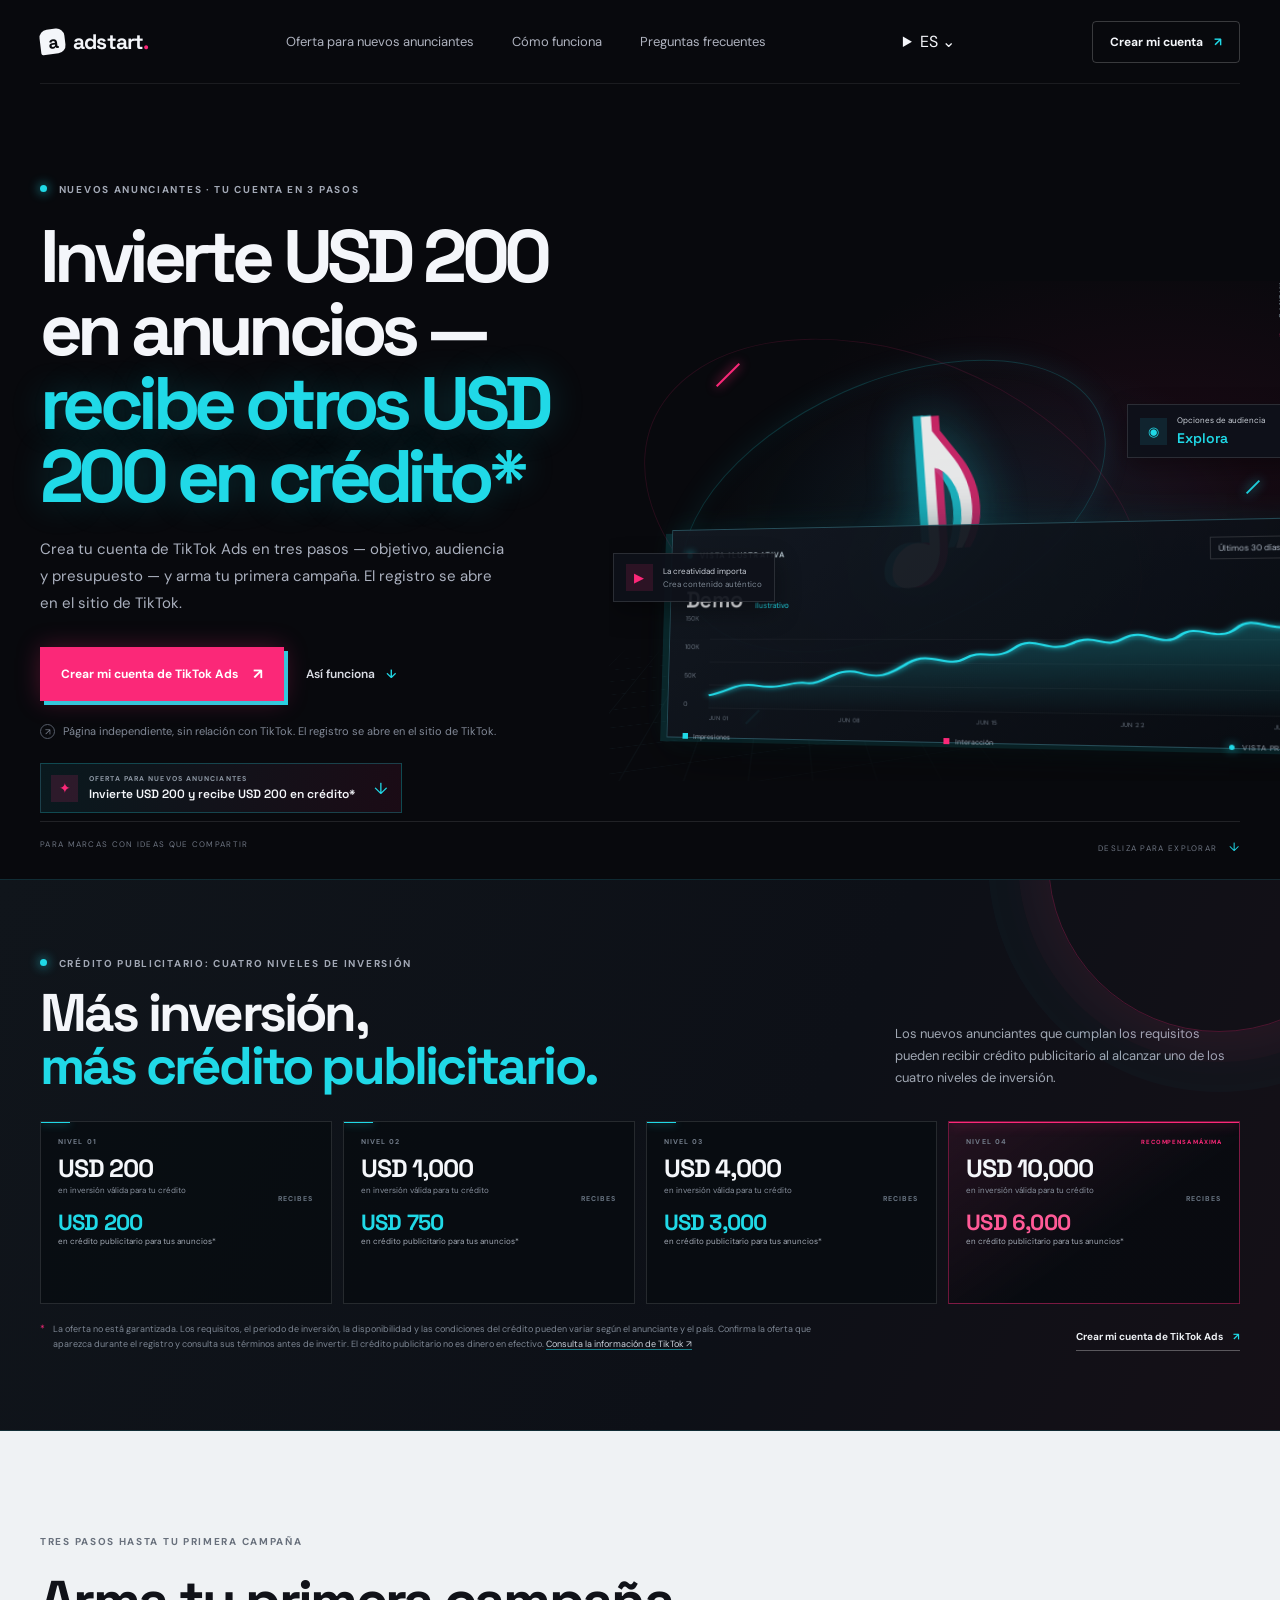
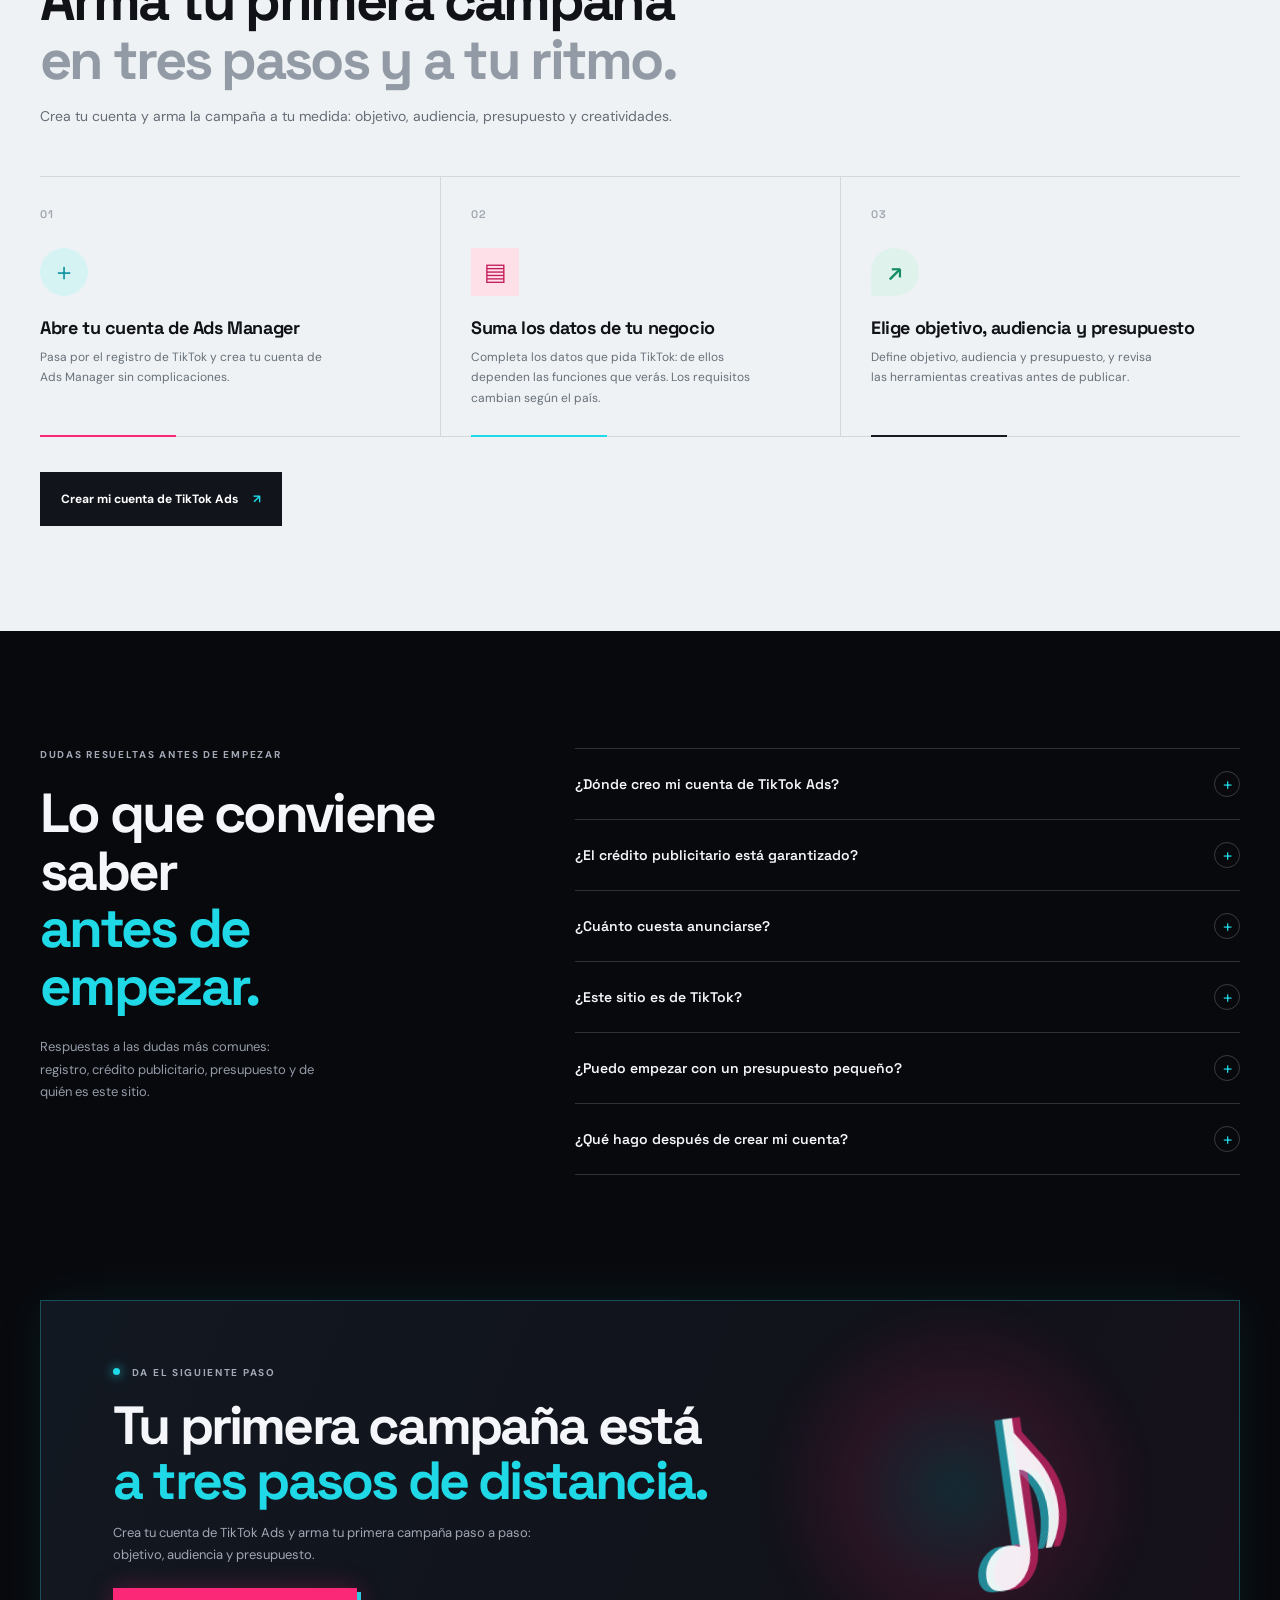
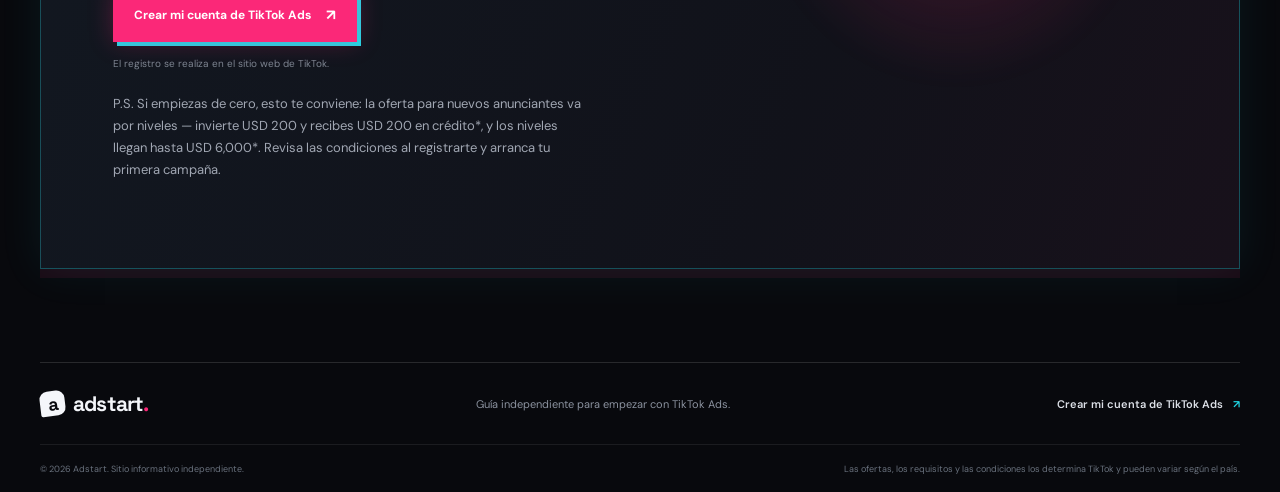
==== commit b0e774dd: "Cashvertising-прогон: EN/404/es-MX/id/pt-BR — заголовок-предложение, выгоды вместо атрибутов, +2 FAQ" ====
--- a/tao/es-mx/index.html
+++ b/tao/es-mx/index.html
@@ -4,7 +4,7 @@
     <meta charset="utf-8">
     <meta name="viewport" content="width=device-width, initial-scale=1">
     <meta name="theme-color" content="#08090d">
-    <meta name="description" content="Crea tu cuenta de TikTok Ads y conoce las herramientas para diseñar y administrar campañas.">
+    <meta name="description" content="Crea tu cuenta de TikTok Ads en 3 pasos: objetivo, audiencia y presupuesto. Nuevos anunciantes: crédito publicitario, hasta USD 6,000*.">
     <link rel="canonical" href="https://tiktok-ads.online/es-mx/">
     <meta name="robots" content="index, follow, max-snippet:-1, max-image-preview:large, max-video-preview:-1">
     <meta name="googlebot" content="index, follow, max-snippet:-1, max-image-preview:large">
@@ -20,15 +20,15 @@
     <meta property="og:site_name" content="Adstart">
     <meta property="og:locale" content="es_MX">
     <meta property="og:url" content="https://tiktok-ads.online/es-mx/">
-    <meta property="og:title" content="Comienza a anunciarte en TikTok">
-    <meta property="og:description" content="Crea tu cuenta de TikTok Ads y conoce las herramientas para diseñar y administrar campañas.">
+    <meta property="og:title" content="TikTok Ads en 3 pasos: crédito de hasta USD 6,000*">
+    <meta property="og:description" content="Crea tu cuenta de TikTok Ads en 3 pasos: objetivo, audiencia y presupuesto. Nuevos anunciantes: crédito publicitario, hasta USD 6,000*.">
     <meta property="og:image" content="https://tiktok-ads.online/assets/og-cover.png">
     <meta property="og:image:type" content="image/png">
     <meta property="og:image:width" content="1200">
     <meta property="og:image:height" content="630">
     <meta name="twitter:card" content="summary_large_image">
-    <meta name="twitter:title" content="Comienza a anunciarte en TikTok">
-    <meta name="twitter:description" content="Crea tu cuenta de TikTok Ads y conoce las herramientas para diseñar y administrar campañas.">
+    <meta name="twitter:title" content="TikTok Ads en 3 pasos: crédito de hasta USD 6,000*">
+    <meta name="twitter:description" content="Crea tu cuenta de TikTok Ads en 3 pasos: objetivo, audiencia y presupuesto. Nuevos anunciantes: crédito publicitario, hasta USD 6,000*.">
     <meta name="twitter:image" content="https://tiktok-ads.online/assets/og-cover.png">
     <script type="application/ld+json">{
   "@context": "https://schema.org",
@@ -37,8 +37,8 @@
       "@type": "WebPage",
       "@id": "https://tiktok-ads.online/es-mx/#webpage",
       "url": "https://tiktok-ads.online/es-mx/",
-      "name": "Comienza a anunciarte en TikTok",
-      "description": "Crea tu cuenta de TikTok Ads y conoce las herramientas para diseñar y administrar campañas.",
+      "name": "TikTok Ads en 3 pasos: crédito de hasta USD 6,000*",
+      "description": "Crea tu cuenta de TikTok Ads en 3 pasos: objetivo, audiencia y presupuesto. Nuevos anunciantes: crédito publicitario, hasta USD 6,000*.",
       "isPartOf": {
         "@id": "https://tiktok-ads.online/#website"
       },
@@ -49,27 +49,27 @@
     {
       "@type": "HowTo",
       "@id": "https://tiktok-ads.online/es-mx/#howto",
-      "name": "Comienza a anunciarte en TikTok",
-      "description": "Crea tu cuenta de TikTok Ads y conoce las herramientas para diseñar y administrar campañas.",
+      "name": "TikTok Ads en 3 pasos: crédito de hasta USD 6,000*",
+      "description": "Crea tu cuenta de TikTok Ads en 3 pasos: objetivo, audiencia y presupuesto. Nuevos anunciantes: crédito publicitario, hasta USD 6,000*.",
       "inLanguage": "es-MX",
       "step": [
         {
           "@type": "HowToStep",
           "position": 1,
-          "name": "Crea tu cuenta",
-          "text": "Sigue el proceso de registro de TikTok para crear una cuenta de Ads Manager."
+          "name": "Abre tu cuenta de Ads Manager",
+          "text": "Pasa por el registro de TikTok y crea tu cuenta de Ads Manager sin complicaciones."
         },
         {
           "@type": "HowToStep",
           "position": 2,
-          "name": "Agrega los datos de tu negocio",
-          "text": "Completa la información que TikTok solicite. Los requisitos pueden variar según el país."
+          "name": "Suma los datos de tu negocio",
+          "text": "Completa los datos que pida TikTok: de ellos dependen las funciones que verás. Los requisitos cambian según el país."
         },
         {
           "@type": "HowToStep",
           "position": 3,
-          "name": "Explora la configuración",
-          "text": "Revisa los objetivos, las audiencias, los presupuestos y las herramientas creativas disponibles."
+          "name": "Elige objetivo, audiencia y presupuesto",
+          "text": "Define objetivo, audiencia y presupuesto, y revisa las herramientas creativas antes de publicar."
         }
       ]
     },
@@ -83,7 +83,7 @@
           "name": "¿Dónde creo mi cuenta de TikTok Ads?",
           "acceptedAnswer": {
             "@type": "Answer",
-            "text": "Usa el botón de esta página para continuar con el registro en el sitio web de TikTok."
+            "text": "Toca cualquier botón «Crear mi cuenta de TikTok Ads» de esta página y se abrirá el registro en el sitio de TikTok."
           }
         },
         {
@@ -99,7 +99,7 @@
           "name": "¿Cuánto cuesta anunciarse?",
           "acceptedAnswer": {
             "@type": "Answer",
-            "text": "El costo depende de la configuración que elijas y de las opciones disponibles en tu cuenta. Revisa los datos de presupuesto y facturación en TikTok Ads Manager antes de lanzar una campaña."
+            "text": "Depende de la configuración y de las opciones de tu cuenta. Empieza con un presupuesto con el que te sientas cómodo y revisa tus datos de pago antes de lanzar."
           }
         },
         {
@@ -109,12 +109,28 @@
             "@type": "Answer",
             "text": "No. Esta es una página informativa independiente. TikTok administra las cuentas, la aprobación, las funciones y la disponibilidad de sus servicios."
           }
+        },
+        {
+          "@type": "Question",
+          "name": "¿Puedo empezar con un presupuesto pequeño?",
+          "acceptedAnswer": {
+            "@type": "Answer",
+            "text": "Sí. El objetivo y el presupuesto los eliges tú, y la oferta de crédito publicitario se define por niveles de inversión. Revisa las condiciones durante el registro."
+          }
+        },
+        {
+          "@type": "Question",
+          "name": "¿Qué hago después de crear mi cuenta?",
+          "acceptedAnswer": {
+            "@type": "Answer",
+            "text": "Completa los datos de tu negocio, elige objetivo y audiencia, define tu presupuesto y revisa la campaña antes de publicarla."
+          }
         }
       ]
     }
   ]
 }</script>
-    <title>Comienza a anunciarte en TikTok</title>
+    <title>TikTok Ads en 3 pasos: crédito de hasta USD 6,000*</title>
     <link rel="preconnect" href="https://fonts.googleapis.com"><link rel="preconnect" href="https://fonts.gstatic.com" crossorigin>
     <link href="https://fonts.googleapis.com/css2?family=DM+Sans:wght@400;500;600;700&family=Space+Grotesk:wght@500;600;700&display=swap" rel="stylesheet">
     <link rel="stylesheet" href="../styles.css">
@@ -124,24 +140,24 @@
       <a class="wordmark" href="../" aria-label="Inicio de Adstart"><span class="brand-mark" aria-hidden="true">a</span>adstart<span class="wordmark-dot">.</span></a>
       <nav aria-label="Navegación principal"><a href="#offer">Oferta para nuevos anunciantes</a><a href="#how-it-works">Cómo funciona</a><a href="#faq">Preguntas frecuentes</a></nav>
       <details class="language-menu"><summary aria-label="Elegir idioma">ES <span aria-hidden="true">⌄</span></summary><div class="language-options"><a href="../" lang="en">English</a><a href="./" lang="es-MX">Español (México)</a><a href="../pt-br/" lang="pt-BR">Português (Brasil)</a><a href="../id/" lang="id">Bahasa Indonesia</a><a href="../ru/" lang="ru">Русский</a></div></details>
-      <a class="header-cta" href="https://getstarted.tiktok.com/ttam-partners" target="_blank" rel="noopener noreferrer">Comenzar <span aria-hidden="true">↗</span></a>
+      <a class="header-cta" href="https://getstarted.tiktok.com/ttam-partners" target="_blank" rel="noopener noreferrer">Crear mi cuenta <span aria-hidden="true">↗</span></a>
     </header>
     <main id="top">
       <section class="hero section-wrap">
-        <div class="hero-copy"><p class="eyebrow"><span class="status-dot"></span> TU PRÓXIMA CAMPAÑA EMPIEZA AQUÍ</p><h1>Haz que tu marca<br><span class="headline-accent">detenga el scroll.</span></h1><p class="hero-description">Crea una cuenta de TikTok Ads y explora herramientas para presentar tu negocio a nuevas audiencias.</p><div class="hero-actions"><a class="button button-primary" href="https://getstarted.tiktok.com/ttam-partners" target="_blank" rel="noopener noreferrer">Crear mi cuenta de TikTok Ads <span aria-hidden="true">↗</span></a><a class="text-link" href="#how-it-works">Así funciona <span aria-hidden="true">↓</span></a></div><p class="registration-note"><span class="external-icon" aria-hidden="true">↗</span> El registro se realiza en el sitio web de TikTok.</p><a class="offer-teaser" href="#offer"><span class="offer-teaser-icon">✦</span><span><b>OFERTA PARA NUEVOS ANUNCIANTES</b><strong>Hasta USD 6,000 en crédito publicitario*</strong></span><span class="offer-teaser-arrow">↓</span></a></div>
-        <div class="hero-art" role="img" aria-label="Ilustración de un panel de publicidad digital con estadísticas de campaña"><div class="art-grid"></div><div class="orbit orbit-one"></div><div class="orbit orbit-two"></div><div class="neon-note" aria-hidden="true"><span>♪</span></div><div class="chart-card"><div class="chart-top"><span class="chart-label"><i></i> VISTA ILUSTRATIVA</span><span class="chart-period">Últimos 30 días⌄</span></div><div class="metric-row"><div><span class="metric-caption">Vista de ejemplo</span><strong>Demo</strong></div><div class="metric-change">Ilustrativo</div></div><div class="chart-area"><div class="chart-y"><span>150K</span><span>100K</span><span>50K</span><span>0</span></div><svg viewBox="0 0 480 150" preserveAspectRatio="none" aria-hidden="true"><defs><linearGradient id="areaFill" x1="0" x2="0" y1="0" y2="1"><stop offset="0" stop-color="#22d9e8" stop-opacity=".26"/><stop offset="1" stop-color="#22d9e8" stop-opacity="0"/></linearGradient><filter id="glow"><feGaussianBlur stdDeviation="4" result="blur"/><feMerge><feMergeNode in="blur"/><feMergeNode in="SourceGraphic"/></feMerge></filter></defs><path class="chart-fill" d="M0 126 C20 119 24 104 44 110 S73 102 87 105 S113 78 132 88 S156 91 174 72 S207 81 221 65 S244 71 261 49 S287 59 307 42 S332 52 348 34 S377 50 391 30 S419 42 434 19 S460 32 480 10 V150 H0Z"/><path class="chart-line" d="M0 126 C20 119 24 104 44 110 S73 102 87 105 S113 78 132 88 S156 91 174 72 S207 81 221 65 S244 71 261 49 S287 59 307 42 S332 52 348 34 S377 50 391 30 S419 42 434 19 S460 32 480 10"/></svg></div><div class="chart-x"><span>JUN 01</span><span>JUN 08</span><span>JUN 15</span><span>JUN 22</span><span>JUN 30</span></div><div class="chart-footer"><span><i class="legend-cyan"></i> Impresiones</span><span><i class="legend-pink"></i> Interacción</span><span class="live-label"><i></i> VISTA PREVIA</span></div></div><div class="floating-tag tag-reach"><span class="tag-icon cyan-icon">◉</span><span>Opciones de audiencia<strong>Explora</strong></span><span class="tag-arrow">↗</span></div><div class="floating-tag tag-creative"><span class="tag-icon pink-icon">▶</span><span>La creatividad importa<small>Crea contenido auténtico</small></span></div><div class="spark spark-a"></div><div class="spark spark-b"></div><div class="spark spark-c"></div><span class="art-caption">IDEAS EN MOVIMIENTO <span>✳</span></span></div>
+        <div class="hero-copy"><p class="eyebrow"><span class="status-dot"></span> NUEVOS ANUNCIANTES · TU CUENTA EN 3 PASOS</p><h1>Invierte USD 200 en anuncios —<br><span class="headline-accent">recibe otros USD 200 en crédito*</span></h1><p class="hero-description">Crea tu cuenta de TikTok Ads en tres pasos — objetivo, audiencia y presupuesto — y arma tu primera campaña. El registro se abre en el sitio de TikTok.</p><div class="hero-actions"><a class="button button-primary" href="https://getstarted.tiktok.com/ttam-partners" target="_blank" rel="noopener noreferrer">Crear mi cuenta de TikTok Ads <span aria-hidden="true">↗</span></a><a class="text-link" href="#how-it-works">Así funciona <span aria-hidden="true">↓</span></a></div><p class="registration-note"><span class="external-icon" aria-hidden="true">↗</span> Página independiente, sin relación con TikTok. El registro se abre en el sitio de TikTok.</p><a class="offer-teaser" href="#offer"><span class="offer-teaser-icon">✦</span><span><b>OFERTA PARA NUEVOS ANUNCIANTES</b><strong>Invierte USD 200 y recibe USD 200 en crédito*</strong></span><span class="offer-teaser-arrow">↓</span></a></div>
+        <div class="hero-art" role="img" aria-label="Ilustración decorativa de un panel de publicidad digital"><div class="art-grid"></div><div class="orbit orbit-one"></div><div class="orbit orbit-two"></div><div class="neon-note" aria-hidden="true"><span>♪</span></div><div class="chart-card"><div class="chart-top"><span class="chart-label"><i></i> VISTA ILUSTRATIVA</span><span class="chart-period">Últimos 30 días⌄</span></div><div class="metric-row"><div><span class="metric-caption">Vista de ejemplo</span><strong>Demo</strong></div><div class="metric-change">Ilustrativo</div></div><div class="chart-area"><div class="chart-y"><span>150K</span><span>100K</span><span>50K</span><span>0</span></div><svg viewBox="0 0 480 150" preserveAspectRatio="none" aria-hidden="true"><defs><linearGradient id="areaFill" x1="0" x2="0" y1="0" y2="1"><stop offset="0" stop-color="#22d9e8" stop-opacity=".26"/><stop offset="1" stop-color="#22d9e8" stop-opacity="0"/></linearGradient><filter id="glow"><feGaussianBlur stdDeviation="4" result="blur"/><feMerge><feMergeNode in="blur"/><feMergeNode in="SourceGraphic"/></feMerge></filter></defs><path class="chart-fill" d="M0 126 C20 119 24 104 44 110 S73 102 87 105 S113 78 132 88 S156 91 174 72 S207 81 221 65 S244 71 261 49 S287 59 307 42 S332 52 348 34 S377 50 391 30 S419 42 434 19 S460 32 480 10 V150 H0Z"/><path class="chart-line" d="M0 126 C20 119 24 104 44 110 S73 102 87 105 S113 78 132 88 S156 91 174 72 S207 81 221 65 S244 71 261 49 S287 59 307 42 S332 52 348 34 S377 50 391 30 S419 42 434 19 S460 32 480 10"/></svg></div><div class="chart-x"><span>JUN 01</span><span>JUN 08</span><span>JUN 15</span><span>JUN 22</span><span>JUN 30</span></div><div class="chart-footer"><span><i class="legend-cyan"></i> Impresiones</span><span><i class="legend-pink"></i> Interacción</span><span class="live-label"><i></i> VISTA PREVIA</span></div></div><div class="floating-tag tag-reach"><span class="tag-icon cyan-icon">◉</span><span>Opciones de audiencia<strong>Explora</strong></span><span class="tag-arrow">↗</span></div><div class="floating-tag tag-creative"><span class="tag-icon pink-icon">▶</span><span>La creatividad importa<small>Crea contenido auténtico</small></span></div><div class="spark spark-a"></div><div class="spark spark-b"></div><div class="spark spark-c"></div><span class="art-caption">IDEAS EN MOVIMIENTO <span>✳</span></span></div>
         <div class="hero-bottom"><span>PARA MARCAS CON IDEAS QUE COMPARTIR</span><span class="scroll-cue">DESLIZA PARA EXPLORAR <i>↓</i></span></div>
       </section>
-      <section class="offer-section" id="offer"><div class="section-wrap offer-inner"><div class="offer-heading"><div><p class="eyebrow"><span class="status-dot"></span> UN IMPULSO EXTRA PARA EMPEZAR</p><h2>Invierte en anuncios.<br><span>Obtén crédito.</span></h2></div><p>Los nuevos anunciantes que cumplan los requisitos podrían recibir crédito publicitario al alcanzar un nivel de inversión.</p></div><div class="offer-tiers" aria-label="Posibles niveles de crédito publicitario para nuevos anunciantes">
-        <article class="offer-tier"><span class="tier-label">NIVEL 01</span><strong class="tier-spend">USD 200</strong><span class="tier-action">de inversión publicitaria válida</span><span class="tier-plus">OBTÉN</span><strong class="tier-credit">USD 200</strong><span class="tier-credit-label">en crédito publicitario*</span></article>
-        <article class="offer-tier"><span class="tier-label">NIVEL 02</span><strong class="tier-spend">USD 1,000</strong><span class="tier-action">de inversión publicitaria válida</span><span class="tier-plus">OBTÉN</span><strong class="tier-credit">USD 750</strong><span class="tier-credit-label">en crédito publicitario*</span></article>
-        <article class="offer-tier"><span class="tier-label">NIVEL 03</span><strong class="tier-spend">USD 4,000</strong><span class="tier-action">de inversión publicitaria válida</span><span class="tier-plus">OBTÉN</span><strong class="tier-credit">USD 3,000</strong><span class="tier-credit-label">en crédito publicitario*</span></article>
-        <article class="offer-tier offer-tier-featured"><span class="tier-label">NIVEL 04 <i>RECOMPENSA MÁXIMA</i></span><strong class="tier-spend">USD 10,000</strong><span class="tier-action">de inversión publicitaria válida</span><span class="tier-plus">OBTÉN</span><strong class="tier-credit">USD 6,000</strong><span class="tier-credit-label">en crédito publicitario*</span></article>
-      </div><div class="offer-footnote"><span>*</span><p>La oferta no está garantizada. Los requisitos, el periodo de inversión, la disponibilidad y las condiciones del crédito pueden variar según el anunciante y el país. Confirma la oferta que aparezca durante el registro y consulta sus términos antes de invertir. El crédito publicitario no es dinero en efectivo. <a href="https://ads.tiktok.com/resources/help/article/about-the-incentive-program-for-new-advertisers?lang=es" target="_blank" rel="noopener noreferrer">Consulta la información de TikTok ↗</a></p></div><a class="offer-cta" href="https://getstarted.tiktok.com/ttam-partners" target="_blank" rel="noopener noreferrer">Consulta la oferta en TikTok <span>↗</span></a></div></section>
-      <section class="steps-section" id="how-it-works"><div class="section-wrap"><div class="section-heading"><p class="eyebrow">EMPIEZA EN TRES PASOS</p><h2>Prepara tu primera<br><span>campaña a tu ritmo.</span></h2><p>Crea una cuenta y explora las opciones de campaña disponibles para tu negocio.</p></div><div class="steps-grid"><article class="step-card"><span class="step-number">01</span><div class="step-icon account-icon" aria-hidden="true"><span>＋</span></div><h3>Crea tu cuenta</h3><p>Sigue el proceso de registro de TikTok para crear una cuenta de Ads Manager.</p><span class="step-line"></span></article><article class="step-card"><span class="step-number">02</span><div class="step-icon details-icon" aria-hidden="true"><span>▤</span></div><h3>Agrega los datos de tu negocio</h3><p>Completa la información que TikTok solicite. Los requisitos pueden variar según el país.</p><span class="step-line"></span></article><article class="step-card"><span class="step-number">03</span><div class="step-icon launch-icon" aria-hidden="true"><span>↗</span></div><h3>Explora la configuración</h3><p>Revisa los objetivos, las audiencias, los presupuestos y las herramientas creativas disponibles.</p><span class="step-line"></span></article></div><a class="button button-dark" href="https://getstarted.tiktok.com/ttam-partners" target="_blank" rel="noopener noreferrer">Crear mi cuenta de TikTok Ads <span aria-hidden="true">↗</span></a></div></section>
-      <section class="faq-section section-wrap" id="faq"><div class="faq-intro"><p class="eyebrow">LO QUE CONVIENE SABER</p><h2>Antes de<br><span>empezar.</span></h2><p>Algunos detalles que debes tener en cuenta al crear tu cuenta de TikTok Ads.</p></div><div class="faq-list"><details><summary>¿Dónde creo mi cuenta de TikTok Ads?<span aria-hidden="true">+</span></summary><p>Usa el botón de esta página para continuar con el registro en el sitio web de TikTok.</p></details><details><summary>¿El crédito publicitario está garantizado?<span aria-hidden="true">+</span></summary><p>No. La oferta que aparezca durante el registro y sus términos son los que aplican. Los requisitos, los plazos y la disponibilidad pueden variar según el anunciante y el país.</p></details><details><summary>¿Cuánto cuesta anunciarse?<span aria-hidden="true">+</span></summary><p>El costo depende de la configuración que elijas y de las opciones disponibles en tu cuenta. Revisa los datos de presupuesto y facturación en TikTok Ads Manager antes de lanzar una campaña.</p></details><details><summary>¿Este sitio es de TikTok?<span aria-hidden="true">+</span></summary><p>No. Esta es una página informativa independiente. TikTok administra las cuentas, la aprobación, las funciones y la disponibilidad de sus servicios.</p></details></div></section>
-      <section class="final-cta section-wrap"><div class="final-glow" aria-hidden="true"></div><div class="final-copy"><p class="eyebrow"><span class="status-dot"></span> DA EL SIGUIENTE PASO</p><h2>¿Listo para poner<br><span>tus ideas en marcha?</span></h2><p>Crea tu cuenta en TikTok y explora las herramientas para preparar tu primera campaña.</p><a class="button button-primary" href="https://getstarted.tiktok.com/ttam-partners" target="_blank" rel="noopener noreferrer">Crear mi cuenta de TikTok Ads <span aria-hidden="true">↗</span></a><small>El registro se realiza en el sitio web de TikTok.</small></div><div class="final-symbol" aria-hidden="true"><span>♪</span></div></section>
+      <section class="offer-section" id="offer"><div class="section-wrap offer-inner"><div class="offer-heading"><div><p class="eyebrow"><span class="status-dot"></span> CRÉDITO PUBLICITARIO: CUATRO NIVELES DE INVERSIÓN</p><h2>Más inversión,<br><span>más crédito publicitario.</span></h2></div><p>Los nuevos anunciantes que cumplan los requisitos pueden recibir crédito publicitario al alcanzar uno de los cuatro niveles de inversión.</p></div><div class="offer-tiers" aria-label="Posibles niveles de crédito publicitario para nuevos anunciantes">
+        <article class="offer-tier"><span class="tier-label">NIVEL 01</span><strong class="tier-spend">USD 200</strong><span class="tier-action">en inversión válida para tu crédito</span><span class="tier-plus">RECIBES</span><strong class="tier-credit">USD 200</strong><span class="tier-credit-label">en crédito publicitario para tus anuncios*</span></article>
+        <article class="offer-tier"><span class="tier-label">NIVEL 02</span><strong class="tier-spend">USD 1,000</strong><span class="tier-action">en inversión válida para tu crédito</span><span class="tier-plus">RECIBES</span><strong class="tier-credit">USD 750</strong><span class="tier-credit-label">en crédito publicitario para tus anuncios*</span></article>
+        <article class="offer-tier"><span class="tier-label">NIVEL 03</span><strong class="tier-spend">USD 4,000</strong><span class="tier-action">en inversión válida para tu crédito</span><span class="tier-plus">RECIBES</span><strong class="tier-credit">USD 3,000</strong><span class="tier-credit-label">en crédito publicitario para tus anuncios*</span></article>
+        <article class="offer-tier offer-tier-featured"><span class="tier-label">NIVEL 04 <i>RECOMPENSA MÁXIMA</i></span><strong class="tier-spend">USD 10,000</strong><span class="tier-action">en inversión válida para tu crédito</span><span class="tier-plus">RECIBES</span><strong class="tier-credit">USD 6,000</strong><span class="tier-credit-label">en crédito publicitario para tus anuncios*</span></article>
+      </div><div class="offer-footnote"><span>*</span><p>La oferta no está garantizada. Los requisitos, el periodo de inversión, la disponibilidad y las condiciones del crédito pueden variar según el anunciante y el país. Confirma la oferta que aparezca durante el registro y consulta sus términos antes de invertir. El crédito publicitario no es dinero en efectivo. <a href="https://ads.tiktok.com/resources/help/article/about-the-incentive-program-for-new-advertisers?lang=es" target="_blank" rel="noopener noreferrer">Consulta la información de TikTok ↗</a></p></div><a class="offer-cta" href="https://getstarted.tiktok.com/ttam-partners" target="_blank" rel="noopener noreferrer">Crear mi cuenta de TikTok Ads <span>↗</span></a></div></section>
+      <section class="steps-section" id="how-it-works"><div class="section-wrap"><div class="section-heading"><p class="eyebrow">TRES PASOS HASTA TU PRIMERA CAMPAÑA</p><h2>Arma tu primera campaña<br><span>en tres pasos y a tu ritmo.</span></h2><p>Crea tu cuenta y arma la campaña a tu medida: objetivo, audiencia, presupuesto y creatividades.</p></div><div class="steps-grid"><article class="step-card"><span class="step-number">01</span><div class="step-icon account-icon" aria-hidden="true"><span>＋</span></div><h3>Abre tu cuenta de Ads Manager</h3><p>Pasa por el registro de TikTok y crea tu cuenta de Ads Manager sin complicaciones.</p><span class="step-line"></span></article><article class="step-card"><span class="step-number">02</span><div class="step-icon details-icon" aria-hidden="true"><span>▤</span></div><h3>Suma los datos de tu negocio</h3><p>Completa los datos que pida TikTok: de ellos dependen las funciones que verás. Los requisitos cambian según el país.</p><span class="step-line"></span></article><article class="step-card"><span class="step-number">03</span><div class="step-icon launch-icon" aria-hidden="true"><span>↗</span></div><h3>Elige objetivo, audiencia y presupuesto</h3><p>Define objetivo, audiencia y presupuesto, y revisa las herramientas creativas antes de publicar.</p><span class="step-line"></span></article></div><a class="button button-dark" href="https://getstarted.tiktok.com/ttam-partners" target="_blank" rel="noopener noreferrer">Crear mi cuenta de TikTok Ads <span aria-hidden="true">↗</span></a></div></section>
+      <section class="faq-section section-wrap" id="faq"><div class="faq-intro"><p class="eyebrow">DUDAS RESUELTAS ANTES DE EMPEZAR</p><h2>Lo que conviene saber<br><span>antes de empezar.</span></h2><p>Respuestas a las dudas más comunes: registro, crédito publicitario, presupuesto y de quién es este sitio.</p></div><div class="faq-list"><details><summary>¿Dónde creo mi cuenta de TikTok Ads?<span aria-hidden="true">+</span></summary><p>Toca cualquier botón «Crear mi cuenta de TikTok Ads» de esta página y se abrirá el registro en el sitio de TikTok.</p></details><details><summary>¿El crédito publicitario está garantizado?<span aria-hidden="true">+</span></summary><p>No. La oferta que aparezca durante el registro y sus términos son los que aplican. Los requisitos, los plazos y la disponibilidad pueden variar según el anunciante y el país.</p></details><details><summary>¿Cuánto cuesta anunciarse?<span aria-hidden="true">+</span></summary><p>Depende de la configuración y de las opciones de tu cuenta. Empieza con un presupuesto con el que te sientas cómodo y revisa tus datos de pago antes de lanzar.</p></details><details><summary>¿Este sitio es de TikTok?<span aria-hidden="true">+</span></summary><p>No. Esta es una página informativa independiente. TikTok administra las cuentas, la aprobación, las funciones y la disponibilidad de sus servicios.</p></details><details><summary>¿Puedo empezar con un presupuesto pequeño?<span aria-hidden="true">+</span></summary><p>Sí. El objetivo y el presupuesto los eliges tú, y la oferta de crédito publicitario se define por niveles de inversión. Revisa las condiciones durante el registro.</p></details><details><summary>¿Qué hago después de crear mi cuenta?<span aria-hidden="true">+</span></summary><p>Completa los datos de tu negocio, elige objetivo y audiencia, define tu presupuesto y revisa la campaña antes de publicarla.</p></details></div></section>
+      <section class="final-cta section-wrap"><div class="final-glow" aria-hidden="true"></div><div class="final-copy"><p class="eyebrow"><span class="status-dot"></span> DA EL SIGUIENTE PASO</p><h2>Tu primera campaña está<br><span>a tres pasos de distancia.</span></h2><p>Crea tu cuenta de TikTok Ads y arma tu primera campaña paso a paso: objetivo, audiencia y presupuesto.</p><a class="button button-primary" href="https://getstarted.tiktok.com/ttam-partners" target="_blank" rel="noopener noreferrer">Crear mi cuenta de TikTok Ads <span aria-hidden="true">↗</span></a><small>El registro se realiza en el sitio web de TikTok.</small><p class="registration-note">P.S. Si empiezas de cero, esto te conviene: la oferta para nuevos anunciantes va por niveles — invierte USD 200 y recibes USD 200 en crédito*, y los niveles llegan hasta USD 6,000*. Revisa las condiciones al registrarte y arranca tu primera campaña.</p></div><div class="final-symbol" aria-hidden="true"><span>♪</span></div></section>
     </main>
-    <footer class="site-footer"><div class="footer-top"><a class="wordmark" href="../"><span class="brand-mark" aria-hidden="true">a</span>adstart<span class="wordmark-dot">.</span></a><p>Guía independiente para empezar con TikTok Ads.</p><a class="footer-link" href="https://getstarted.tiktok.com/ttam-partners" target="_blank" rel="noopener noreferrer">Ir a TikTok <span>↗</span></a></div><div class="footer-bottom"><span>© 2026 Adstart. Sitio informativo independiente.</span><span>Las ofertas, los requisitos y las condiciones los determina TikTok y pueden variar según el país.</span></div></footer>
+    <footer class="site-footer"><div class="footer-top"><a class="wordmark" href="../"><span class="brand-mark" aria-hidden="true">a</span>adstart<span class="wordmark-dot">.</span></a><p>Guía independiente para empezar con TikTok Ads.</p><a class="footer-link" href="https://getstarted.tiktok.com/ttam-partners" target="_blank" rel="noopener noreferrer">Crear mi cuenta de TikTok Ads <span>↗</span></a></div><div class="footer-bottom"><span>© 2026 Adstart. Sitio informativo independiente.</span><span>Las ofertas, los requisitos y las condiciones los determina TikTok y pueden variar según el país.</span></div></footer>
   </body>
 </html>
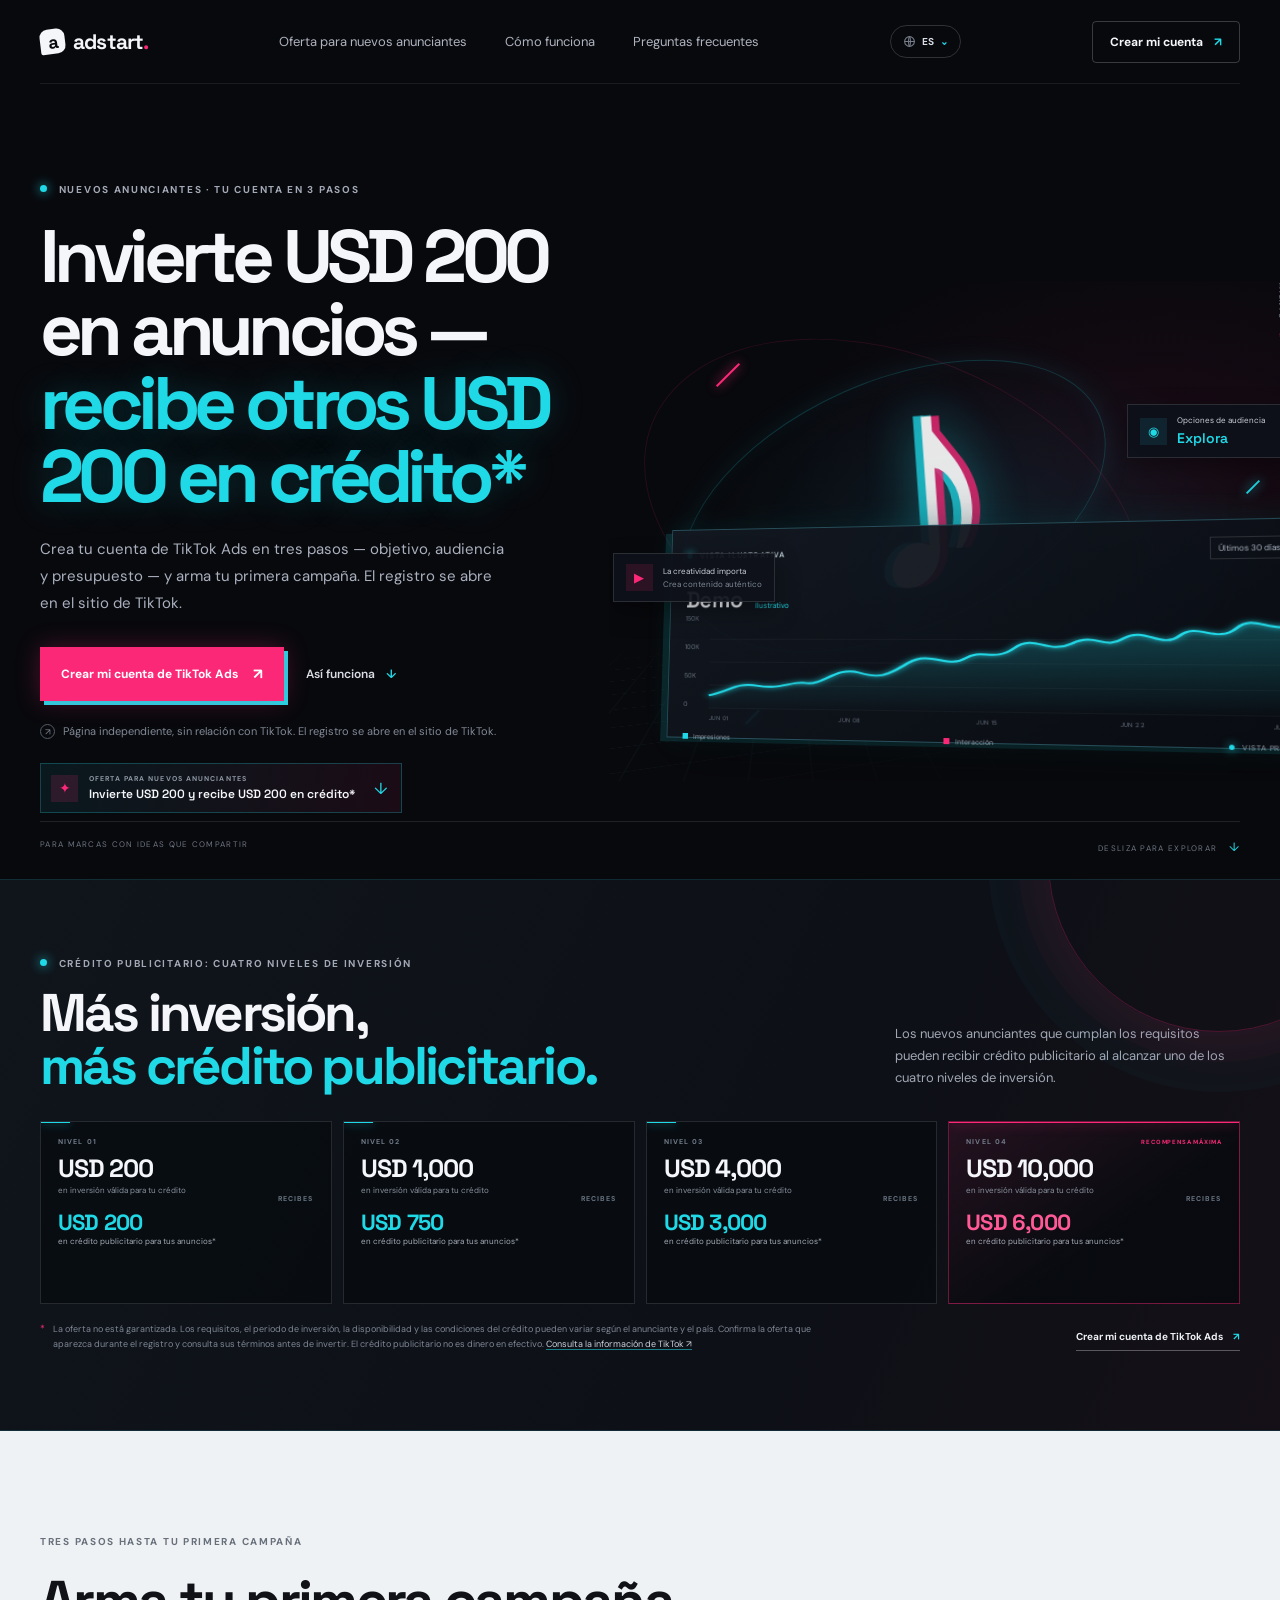
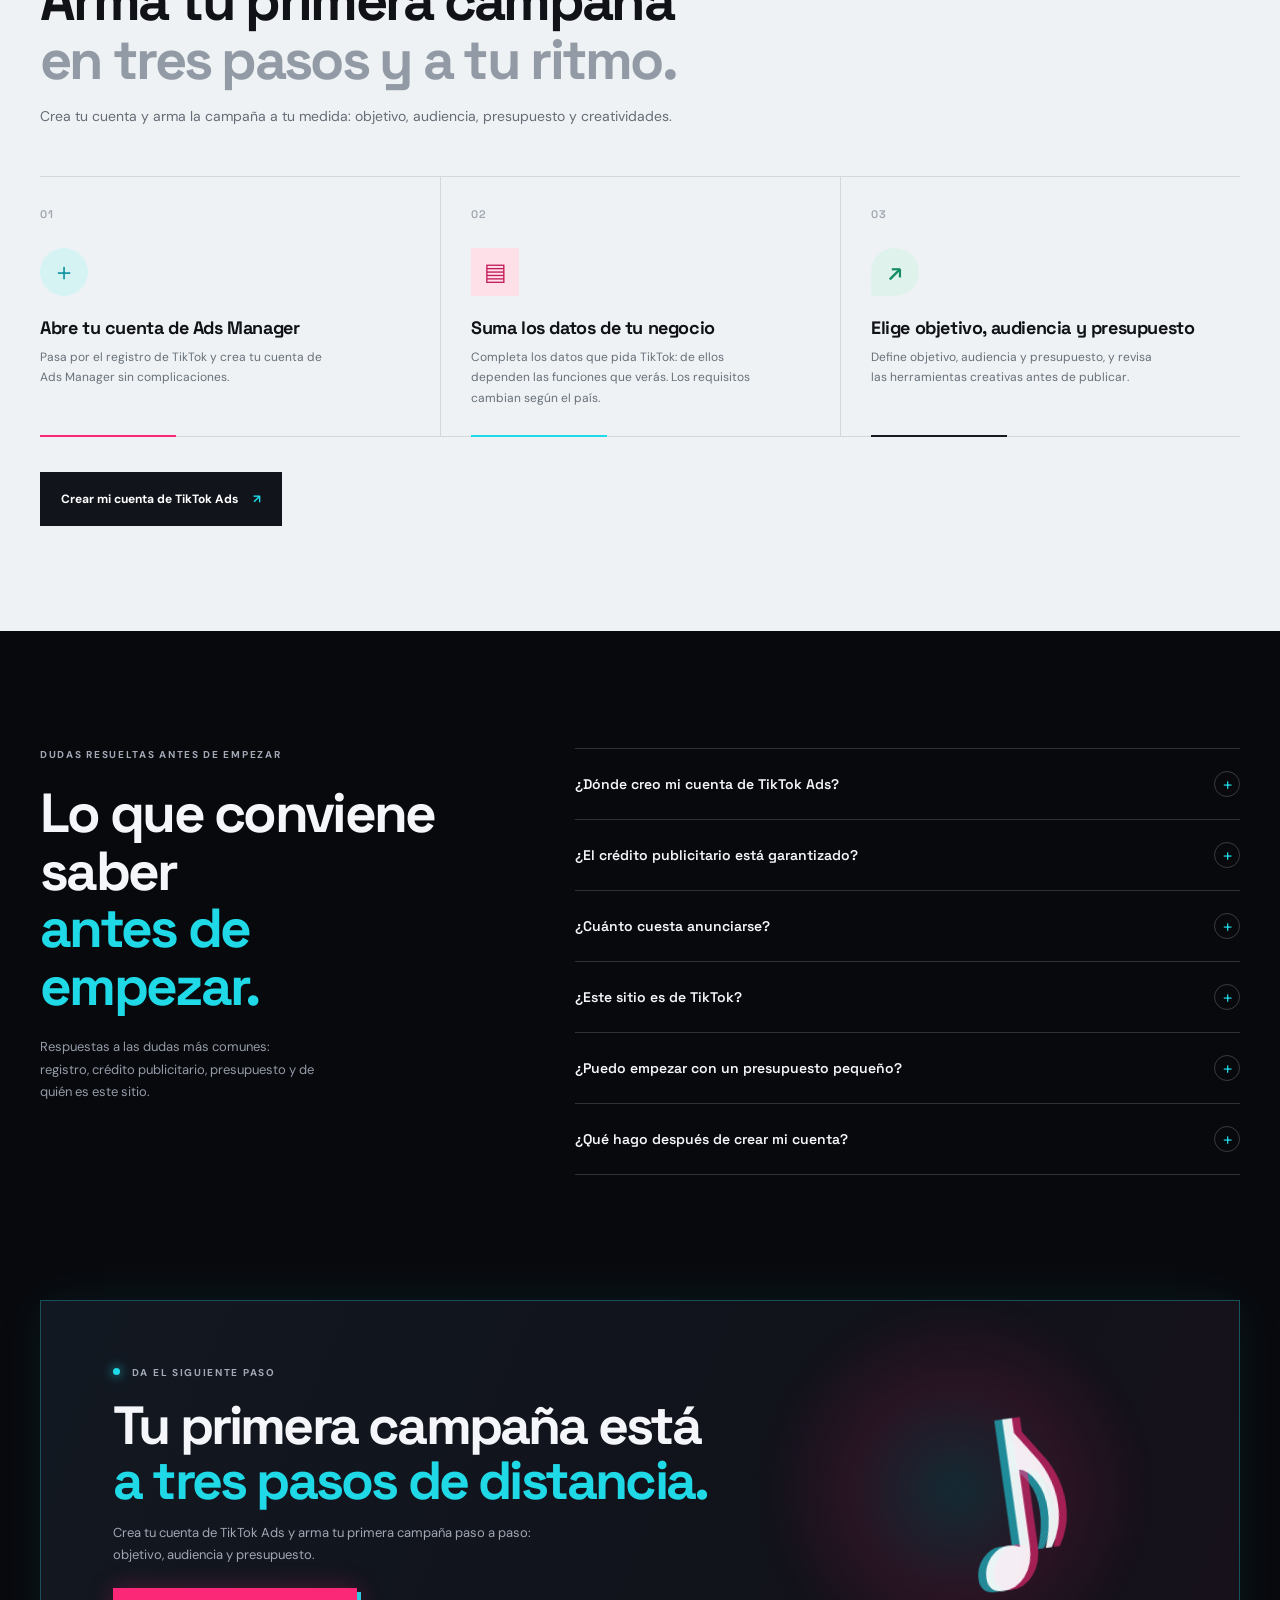
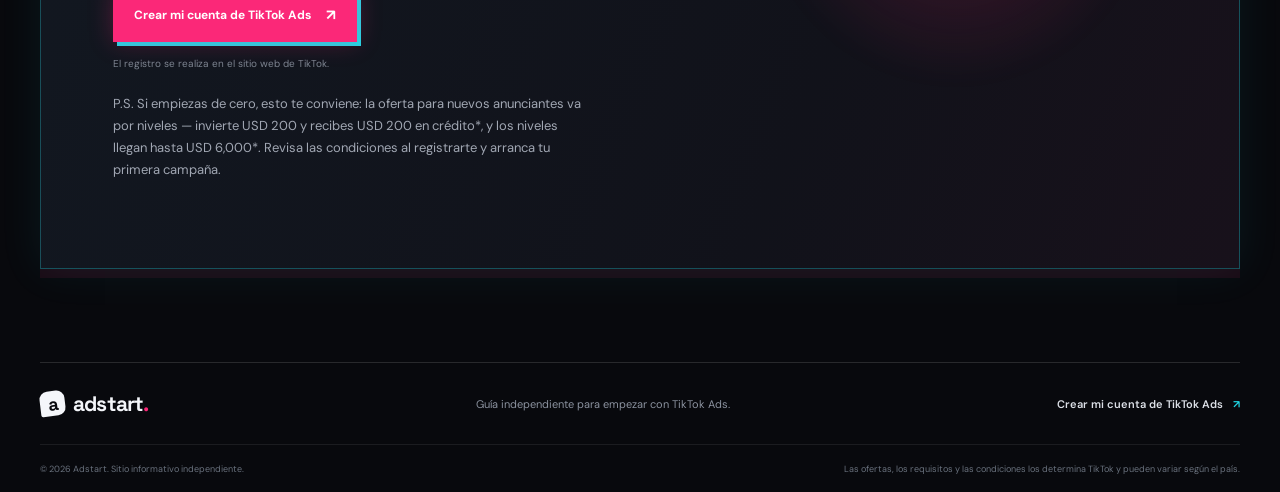
==== commit 60a3b852: "Переключатель языка: одинаковый рендер во всех браузерах (сброс маркера summary, глобус, плашка) + с" ====
--- a/tao/es-mx/index.html
+++ b/tao/es-mx/index.html
@@ -133,7 +133,7 @@
     <title>TikTok Ads en 3 pasos: crédito de hasta USD 6,000*</title>
     <link rel="preconnect" href="https://fonts.googleapis.com"><link rel="preconnect" href="https://fonts.gstatic.com" crossorigin>
     <link href="https://fonts.googleapis.com/css2?family=DM+Sans:wght@400;500;600;700&family=Space+Grotesk:wght@500;600;700&display=swap" rel="stylesheet">
-    <link rel="stylesheet" href="../styles.css">
+    <link rel="stylesheet" href="../styles.css?v=20260930c">
   </head>
   <body>
     <header class="site-header">
--- a/tao/styles.css
+++ b/tao/styles.css
@@ -26,6 +26,7 @@
 .header-cta { border: 1px solid rgba(255,255,255,.2); border-radius: 4px; padding: 12px 17px; font-size: 12px; font-weight: 700; transition: border-color .2s ease, background .2s ease; }
 .header-cta span { color: var(--cyan); margin-left: 8px; }
 .header-cta:hover { border-color: var(--cyan); background: rgba(32,217,231,.06); }
+.language-menu { position: relative; z-index: 5; color: #d9dde5; font-size: 10px; }.language-menu summary { list-style: none; cursor: pointer; padding: 10px 7px; font-weight: 700; }.language-menu summary::-webkit-details-marker { display: none; }.language-menu summary span { color: var(--cyan); margin-left: 4px; }.language-options { position: absolute; top: 100%; right: 0; width: 178px; padding: 5px; background: #151922; border: 1px solid rgba(255,255,255,.14); box-shadow: 0 12px 30px rgba(0,0,0,.4); }.language-options a { display: block; padding: 10px 11px; color: #b7bec9; font-size: 11px; }.language-options a:hover, .language-options a:focus-visible { color: white; background: rgba(32,217,231,.1); }
 .hero { min-height: 680px; padding-top: 99px; position: relative; display: grid; grid-template-columns: .93fr 1.07fr; align-items: center; gap: 20px; }
 .hero-copy { position: relative; z-index: 2; padding-bottom: 66px; }
 .eyebrow { margin: 0 0 24px; color: #a3a9b6; font-size: 10px; letter-spacing: 1.7px; font-weight: 700; }
@@ -110,3 +111,157 @@
 }
 .tier-plus { color: #697583; font: 700 7px var(--font-body); letter-spacing: 1px; }
 .offer-footnote a { color: #cbd2dc; text-decoration: underline; text-decoration-color: rgba(32,217,231,.55); text-underline-offset: 2px; }
+
+/* Russian landing: illustrative TikTok Ads campaign setup motion layer. */
+.ru-page .ads-motion-ui { position: absolute; inset: 0; z-index: 2; pointer-events: none; }
+.ru-page .goal-card, .ru-page .video-ad-card { position: absolute; border: 1px solid rgba(255,255,255,.16); background: linear-gradient(145deg, rgba(19,24,34,.96), rgba(8,11,17,.94)); box-shadow: 0 15px 40px rgba(0,0,0,.4), 0 0 24px rgba(32,217,231,.08); }
+.ru-page .goal-card { top: 21px; left: 9px; width: 207px; padding: 12px; animation: ui-float 6s ease-in-out infinite; }
+.ru-page .motion-card-heading { display: flex; align-items: center; color: #e8edf1; font: 700 8px var(--font-body); letter-spacing: 1px; }
+.ru-page .ui-live-dot { width: 6px; height: 6px; margin-right: 6px; border-radius: 50%; background: var(--pink); box-shadow: 0 0 10px var(--pink); animation: ui-pulse 2.4s ease-in-out infinite; }
+.ru-page .ui-step { margin-left: auto; color: #84909e; font-size: 7px; }
+.ru-page .ui-caption { display: block; margin: 14px 0 6px; color: #86909d; font-size: 7px; letter-spacing: 1px; }
+.ru-page .goal-choice { display: flex; align-items: center; gap: 7px; padding: 8px; border: 1px solid rgba(32,217,231,.5); background: rgba(32,217,231,.08); color: #eef4f7; font-size: 9px; }
+.ru-page .goal-icon { display: grid; place-items: center; width: 19px; height: 19px; background: rgba(32,217,231,.17); color: var(--cyan); font-size: 13px; }
+.ru-page .choice-check { margin-left: auto; color: var(--cyan); }
+.ru-page .goal-options { display: flex; gap: 5px; margin-top: 8px; }
+.ru-page .goal-options span { padding: 4px 5px; border: 1px solid rgba(255,255,255,.1); color: #9ba6b3; font-size: 6px; white-space: nowrap; }
+.ru-page .goal-progress { height: 2px; margin-top: 10px; overflow: hidden; background: rgba(255,255,255,.09); }
+.ru-page .goal-progress i { display: block; width: 60%; height: 100%; background: linear-gradient(90deg, var(--cyan), var(--pink)); transform-origin: left; animation: ui-progress 4s ease-in-out infinite alternate; }
+.ru-page .video-ad-card { top: 121px; right: 16px; width: 112px; padding: 7px; animation: ui-float 7s ease-in-out -2s infinite; }
+.ru-page .video-ad-label { display: block; margin-bottom: 6px; color: #c2cbd4; font-size: 6px; letter-spacing: .8px; }
+.ru-page .video-frame { position: relative; height: 120px; overflow: hidden; background: radial-gradient(circle at 50% 35%, rgba(251,40,120,.68), transparent 32%), linear-gradient(145deg, #172932, #11131c 58%, #251023); }
+.ru-page .video-frame::before, .ru-page .video-frame::after { position: absolute; content: ""; width: 78px; height: 78px; border: 1px solid rgba(32,217,231,.48); border-radius: 50%; left: 16px; top: 15px; animation: ui-ring 9s linear infinite; }
+.ru-page .video-frame::after { width: 56px; height: 56px; left: 27px; top: 26px; border-color: rgba(251,40,120,.65); animation-direction: reverse; }
+.ru-page .video-orb { position: absolute; left: 42px; top: 41px; width: 27px; height: 27px; border-radius: 50% 50% 45% 45%; background: linear-gradient(135deg, #f8fbff 0 45%, #20d9e7 46% 62%, #fb2878 63%); box-shadow: 0 0 17px rgba(251,40,120,.7); }
+.ru-page .play-mark { position: absolute; top: 47px; left: 48px; z-index: 1; color: white; font-size: 12px; text-shadow: 0 1px 6px #000; }
+.ru-page .video-caption { position: absolute; left: 7px; bottom: 8px; color: white; font: 700 8px/1.2 var(--font-display); letter-spacing: .4px; text-shadow: 0 1px 8px #000; }
+.ru-page .video-platform-tag { position: absolute; right: 5px; bottom: 7px; padding: 3px 4px; background: var(--pink); color: white; font-size: 5px; }
+.ru-page .video-timeline { height: 2px; margin-top: 7px; background: rgba(255,255,255,.12); }
+.ru-page .video-timeline i { display: block; width: 38%; height: 100%; background: var(--cyan); box-shadow: 0 0 7px var(--cyan); animation: ui-timeline 5s linear infinite; }
+.ru-page .motion-orbit { position: absolute; top: 73px; left: 215px; width: 105px; height: 105px; border: 1px solid rgba(251,40,120,.25); border-radius: 50%; box-shadow: 0 0 0 10px rgba(32,217,231,.025), 0 0 0 22px rgba(251,40,120,.025); animation: ui-breathe 5s ease-in-out infinite; }
+@keyframes ui-float { 0%,100% { translate: 0 0; } 50% { translate: 0 -6px; } }
+@keyframes ui-pulse { 50% { opacity: .45; box-shadow: 0 0 3px var(--pink); } }
+@keyframes ui-progress { to { transform: scaleX(.58); } }
+@keyframes ui-ring { to { rotate: 360deg; } }
+@keyframes ui-timeline { to { width: 92%; } }
+@keyframes ui-breathe { 50% { scale: 1.08; opacity: .55; } }
+@media (max-width: 760px) {
+  .ru-page .goal-card { top: 12px; left: 1px; width: 194px; }
+  .ru-page .video-ad-card { top: 122px; right: 2px; width: 97px; }
+  .ru-page .video-frame { height: 104px; }
+  .ru-page .video-frame::before { left: 9px; }
+  .ru-page .video-frame::after { left: 20px; }
+  .ru-page .video-orb { left: 35px; }
+  .ru-page .play-mark { left: 41px; }
+  .ru-page .motion-orbit { top: 70px; left: 194px; width: 80px; height: 80px; }
+}
+@media (max-width: 390px) {
+  .ru-page .goal-card { width: 177px; padding: 9px; }
+  .ru-page .video-ad-card { width: 88px; top: 119px; }
+  .ru-page .goal-options { gap: 3px; }
+  .ru-page .goal-options span { padding-inline: 4px; font-size: 5px; }
+  .ru-page .motion-orbit { left: 168px; width: 67px; height: 67px; }
+}
+@media (prefers-reduced-motion: reduce) {
+  .ru-page .goal-card, .ru-page .video-ad-card, .ru-page .ui-live-dot, .ru-page .goal-progress i, .ru-page .video-frame::before, .ru-page .video-frame::after, .ru-page .video-timeline i, .ru-page .motion-orbit { animation: none !important; }
+}
+.ru-page .offer-teaser-note { display: block; margin-top: 5px; color: #9ea7b4; font-size: 9px; line-height: 1.4; }
+@media (max-width: 760px) {
+  .ru-page .button { font-size: 12px; }
+  .ru-page .tier-action, .ru-page .tier-credit-label { font-size: 9px; line-height: 1.35; }
+  .ru-page .tier-label { font-size: 7px; }
+}
+@media (max-width: 390px) {
+  .ru-page .tier-action, .ru-page .tier-credit-label { font-size: 8px; }
+}
+
+/* Russian landing page: editorial neon treatment for the added product story. */
+.ru-page .hero-art { background: radial-gradient(ellipse at 56% 48%, rgba(8,107,125,.25), transparent 52%), radial-gradient(ellipse at 78% 38%, rgba(170,17,78,.18), transparent 48%); }
+.ru-page .capabilities { position: relative; }
+.ru-page .capabilities::before { content: ""; position: absolute; inset: 10% -7vw 10% 35%; z-index: -1; background: radial-gradient(ellipse, rgba(32,217,231,.08), transparent 68%); pointer-events: none; }
+.ru-page .capability { border-radius: 3px; transition: transform .25s ease, border-color .25s ease, background .25s ease; }
+.ru-page .capability:hover { transform: translateY(-4px); border-color: rgba(32,217,231,.38); background-color: #151a23; }
+.ru-page .capability-objective { background: linear-gradient(145deg, rgba(32,217,231,.11), #11151c 62%); }
+.ru-page .capability-objective::after { content: ""; position: absolute; right: -35px; top: -48px; width: 155px; height: 155px; border: 1px solid rgba(32,217,231,.2); border-radius: 50%; box-shadow: 0 0 0 14px rgba(32,217,231,.035), 0 0 0 30px rgba(251,40,120,.025); }
+.ru-page .capability-signal { position: absolute; right: 23px; bottom: 43px; display: flex; align-items: end; gap: 5px; height: 31px; }
+.ru-page .capability-signal i { width: 4px; height: 12px; background: var(--cyan); box-shadow: 0 0 10px rgba(32,217,231,.55); }
+.ru-page .capability-signal i:nth-child(2) { height: 22px; background: var(--pink); }
+.ru-page .capability-signal i:nth-child(3) { height: 31px; }
+.ru-page .audience-lede { max-width: 390px; color: #969daa; font-size: 13px; line-height: 1.75; }
+.ru-page .audience-section { background: radial-gradient(ellipse at 82% 50%, rgba(251,40,120,.075), transparent 40%), #101319; }
+.ru-page .audience-list div { transition: color .2s ease, padding .2s ease; }
+.ru-page .audience-list div:hover { padding-left: 8px; color: var(--cyan); }
+.ru-page .faq-list summary:focus-visible, .ru-page .capability:focus-visible { outline: 2px solid var(--cyan); outline-offset: 5px; }
+/* Motion is reserved for the RU landing page; core copy and the main CTA stay visible immediately. */
+.ru-page .hero-art::before { content: ""; position: absolute; z-index: -1; inset: -35%; background: conic-gradient(from 90deg, transparent 0 36%, rgba(32,217,231,.12) 42%, transparent 49% 65%, rgba(251,40,120,.11) 71%, transparent 78%); filter: blur(28px); animation: ru-light-sweep 16s linear infinite; }
+.ru-page .art-grid { animation: ru-grid-drift 18s ease-in-out infinite alternate; }
+.ru-page .neon-note { transform-origin: 50% 55%; animation: ru-note-drift 7s ease-in-out infinite; }
+.ru-page .chart-line { stroke-dasharray: 700; stroke-dashoffset: 700; animation: ru-chart-draw 2.5s .4s cubic-bezier(.16,1,.3,1) forwards, ru-chart-glow 4s 3s ease-in-out infinite; }
+.ru-page .chart-fill { opacity: 0; animation: ru-chart-fill .8s 2s ease-out forwards; }
+.ru-page .tag-reach { animation: ui-float 5.7s ease-in-out infinite; }
+.ru-page .tag-creative { animation: ui-float 6.4s ease-in-out -2s infinite; }
+.ru-page .spark { animation: ru-spark-flash 3.8s ease-in-out infinite; }
+.ru-page .spark-b { animation-delay: -1.3s; }.ru-page .spark-c { animation-delay: -2.6s; }
+.ru-page .button-primary { isolation: isolate; overflow: hidden; }
+.ru-page .button-primary::after { content: ""; position: absolute; z-index: -1; inset: -20% auto -20% -45%; width: 35%; transform: skewX(-20deg); background: linear-gradient(90deg, transparent, rgba(255,255,255,.4), transparent); animation: ru-cta-sheen 5.5s 1.2s ease-in-out infinite; }
+.ru-page .offer-tier-featured { animation: ru-featured-pulse 5s ease-in-out infinite; }
+.ru-page .audience-ring { animation: ui-ring 20s linear infinite; }
+.ru-page .budget-bar { transform-origin: bottom; animation: ru-bar-dance 3s ease-in-out infinite alternate; }
+.ru-page .budget-bar:nth-child(2n) { animation-delay: -1.2s; }.ru-page .budget-bar:nth-child(3n) { animation-delay: -.6s; }
+.ru-page .report-visual svg path:last-child { animation: ru-report-glow 3s ease-in-out infinite; }
+.ru-page .final-symbol { animation: ru-symbol-drift 8s ease-in-out infinite; }
+.ru-page.motion-ready .reveal-on-scroll { opacity: 0; transform: translateY(22px); transition: opacity .7s cubic-bezier(.16,1,.3,1), transform .7s cubic-bezier(.16,1,.3,1); }
+.ru-page.motion-ready .reveal-on-scroll.is-visible { opacity: 1; transform: translateY(0); }
+.ru-page.motion-ready .reveal-on-scroll:nth-child(2) { transition-delay: .08s; }
+.ru-page.motion-ready .reveal-on-scroll:nth-child(3) { transition-delay: .16s; }
+.ru-page.motion-ready .reveal-on-scroll:nth-child(4) { transition-delay: .24s; }
+@keyframes ru-light-sweep { to { transform: rotate(360deg); } }
+@keyframes ru-grid-drift { to { background-position: 24px 18px; } }
+@keyframes ru-note-drift { 0%,100% { transform: translateY(0) rotate(-4deg) scale(1); } 50% { transform: translateY(-9px) rotate(-1deg) scale(1.025); } }
+@keyframes ru-chart-draw { to { stroke-dashoffset: 0; } }
+@keyframes ru-chart-fill { to { opacity: 1; } }
+@keyframes ru-chart-glow { 50% { filter: drop-shadow(0 0 5px rgba(32,217,231,.78)); } }
+@keyframes ru-spark-flash { 0%,100% { opacity: .35; transform: rotate(-45deg) scaleX(.72); } 50% { opacity: 1; transform: rotate(-45deg) scaleX(1.15); } }
+@keyframes ru-cta-sheen { 0%,65%,100% { left: -45%; } 80% { left: 125%; } }
+@keyframes ru-featured-pulse { 0%,100% { box-shadow: 0 0 0 rgba(251,40,120,0); } 50% { box-shadow: 0 0 24px rgba(251,40,120,.11); } }
+@keyframes ru-bar-dance { to { transform: scaleY(.84); } }
+@keyframes ru-report-glow { 50% { filter: drop-shadow(0 0 4px rgba(32,217,231,.85)); } }
+@keyframes ru-symbol-drift { 0%,100% { translate: 0 0; rotate: -8deg; } 50% { translate: 0 -8px; rotate: -5deg; } }
+@media (max-width: 760px) {
+  .ru-page .capability { border-radius: 2px; }
+  .ru-page .capability-objective::after { right: -51px; top: -56px; }
+  .ru-page .capability-signal { right: 15px; bottom: 41px; }
+  .ru-page .audience-lede { font-size: 12px; }
+}
+@media (prefers-reduced-motion: reduce) {
+  .ru-page .capability, .ru-page .audience-list div { transition: none; }
+  .ru-page *, .ru-page *::before, .ru-page *::after { animation: none !important; scroll-behavior: auto !important; transition-duration: .01ms !important; }
+  .ru-page.motion-ready .reveal-on-scroll { opacity: 1; transform: none; }
+}
+
+/* === Переключатель языка: одинаковый и аккуратный вид во всех браузерах (30.09.2026) === */
+.language-menu summary {
+  display: inline-flex;
+  align-items: center;
+  gap: 6px;
+  list-style: none;
+  padding: 9px 12px;
+  line-height: 1;
+  border: 1px solid rgba(255, 255, 255, .16);
+  border-radius: 999px;
+  transition: border-color .2s ease, background-color .2s ease;
+}
+.language-menu summary::-webkit-details-marker { display: none; }
+.language-menu summary::marker { content: ""; }
+.language-menu summary:hover { border-color: rgba(32, 217, 231, .5); }
+.language-menu[open] > summary { border-color: rgba(32, 217, 231, .65); background: rgba(32, 217, 231, .06); }
+.language-menu summary::before {
+  content: "";
+  width: 13px;
+  height: 13px;
+  flex: none;
+  opacity: .85;
+  background: url("data:image/svg+xml;utf8,<svg xmlns='http://www.w3.org/2000/svg' viewBox='0 0 24 24' fill='none' stroke='%238b93a1' stroke-width='1.9' stroke-linecap='round'><circle cx='12' cy='12' r='9'/><path d='M3.2 12h17.6'/><path d='M12 3.1c2.4 2.7 2.4 15.1 0 17.8'/><path d='M12 3.1c-2.4 2.7-2.4 15.1 0 17.8'/></svg>") center / contain no-repeat;
+}
+.language-menu summary span { margin-left: 0; }
+.language-options { margin-top: 8px; border-radius: 10px; overflow: hidden; }
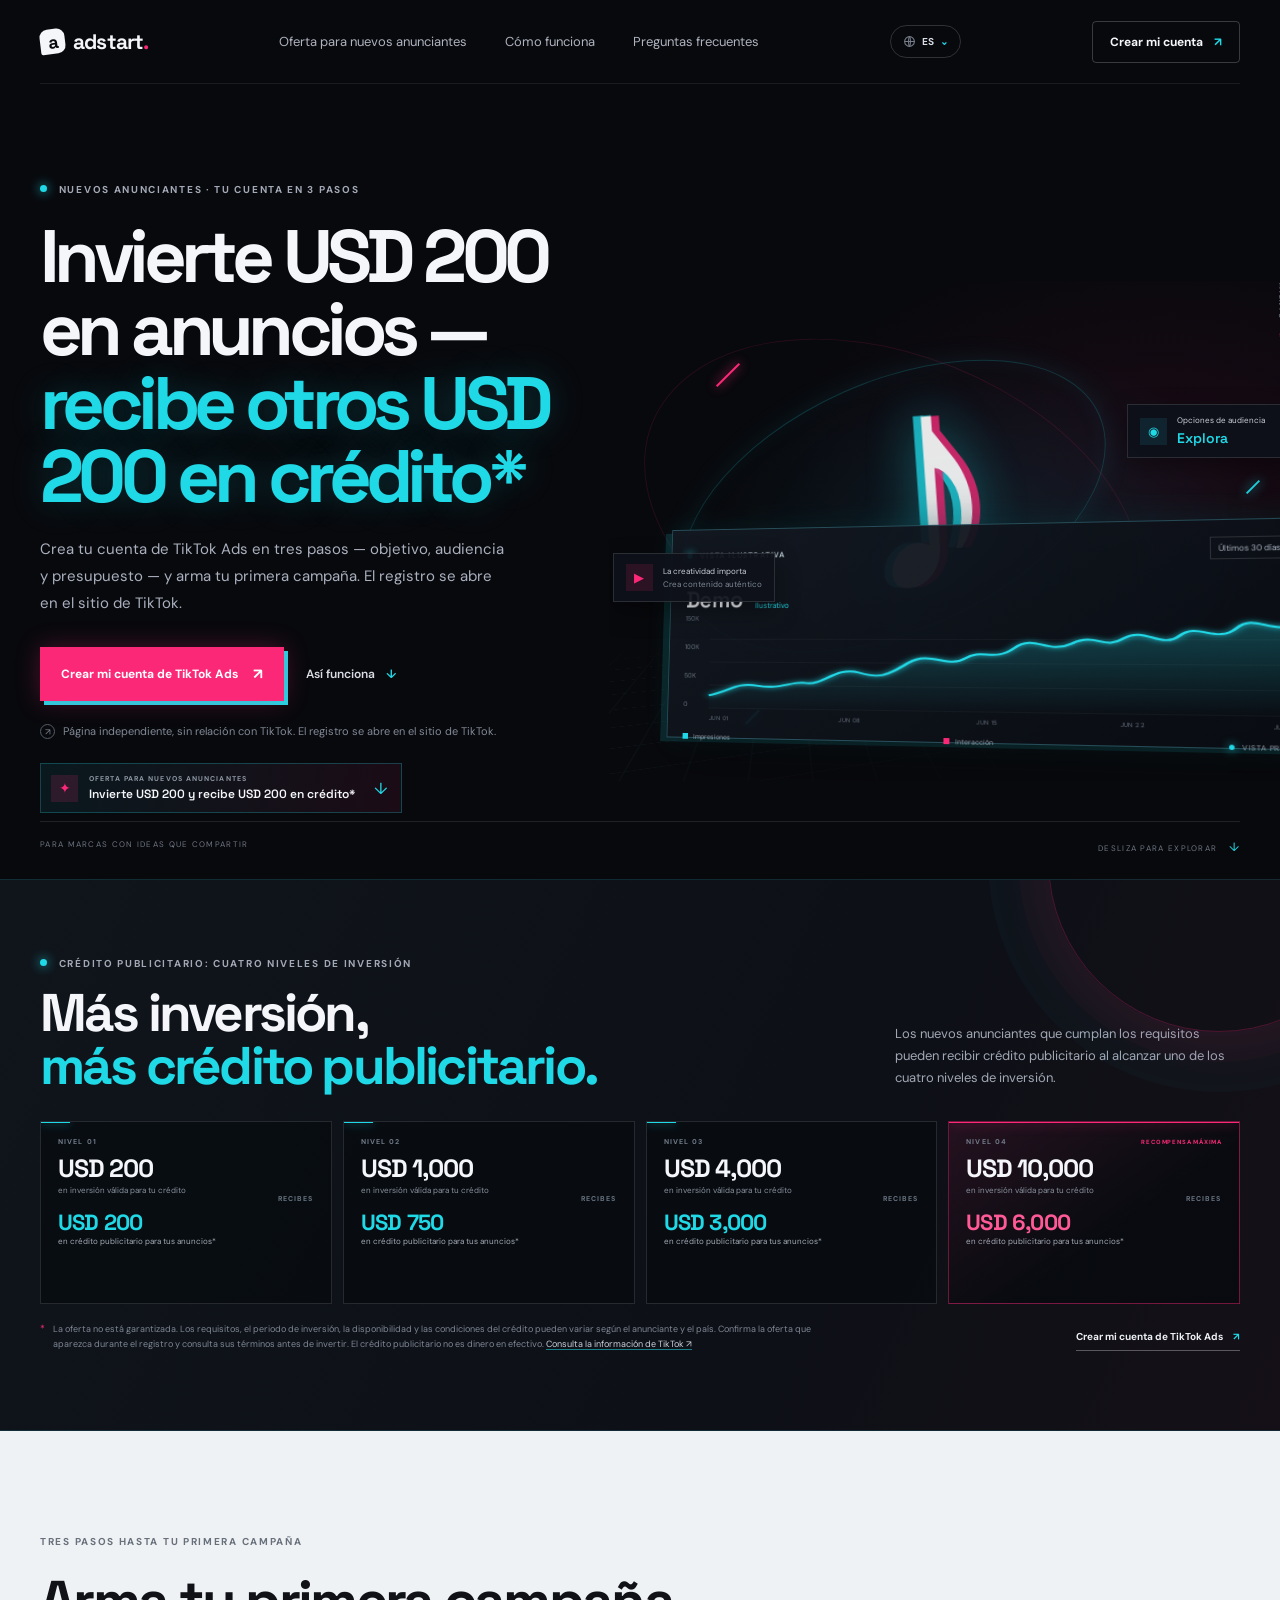
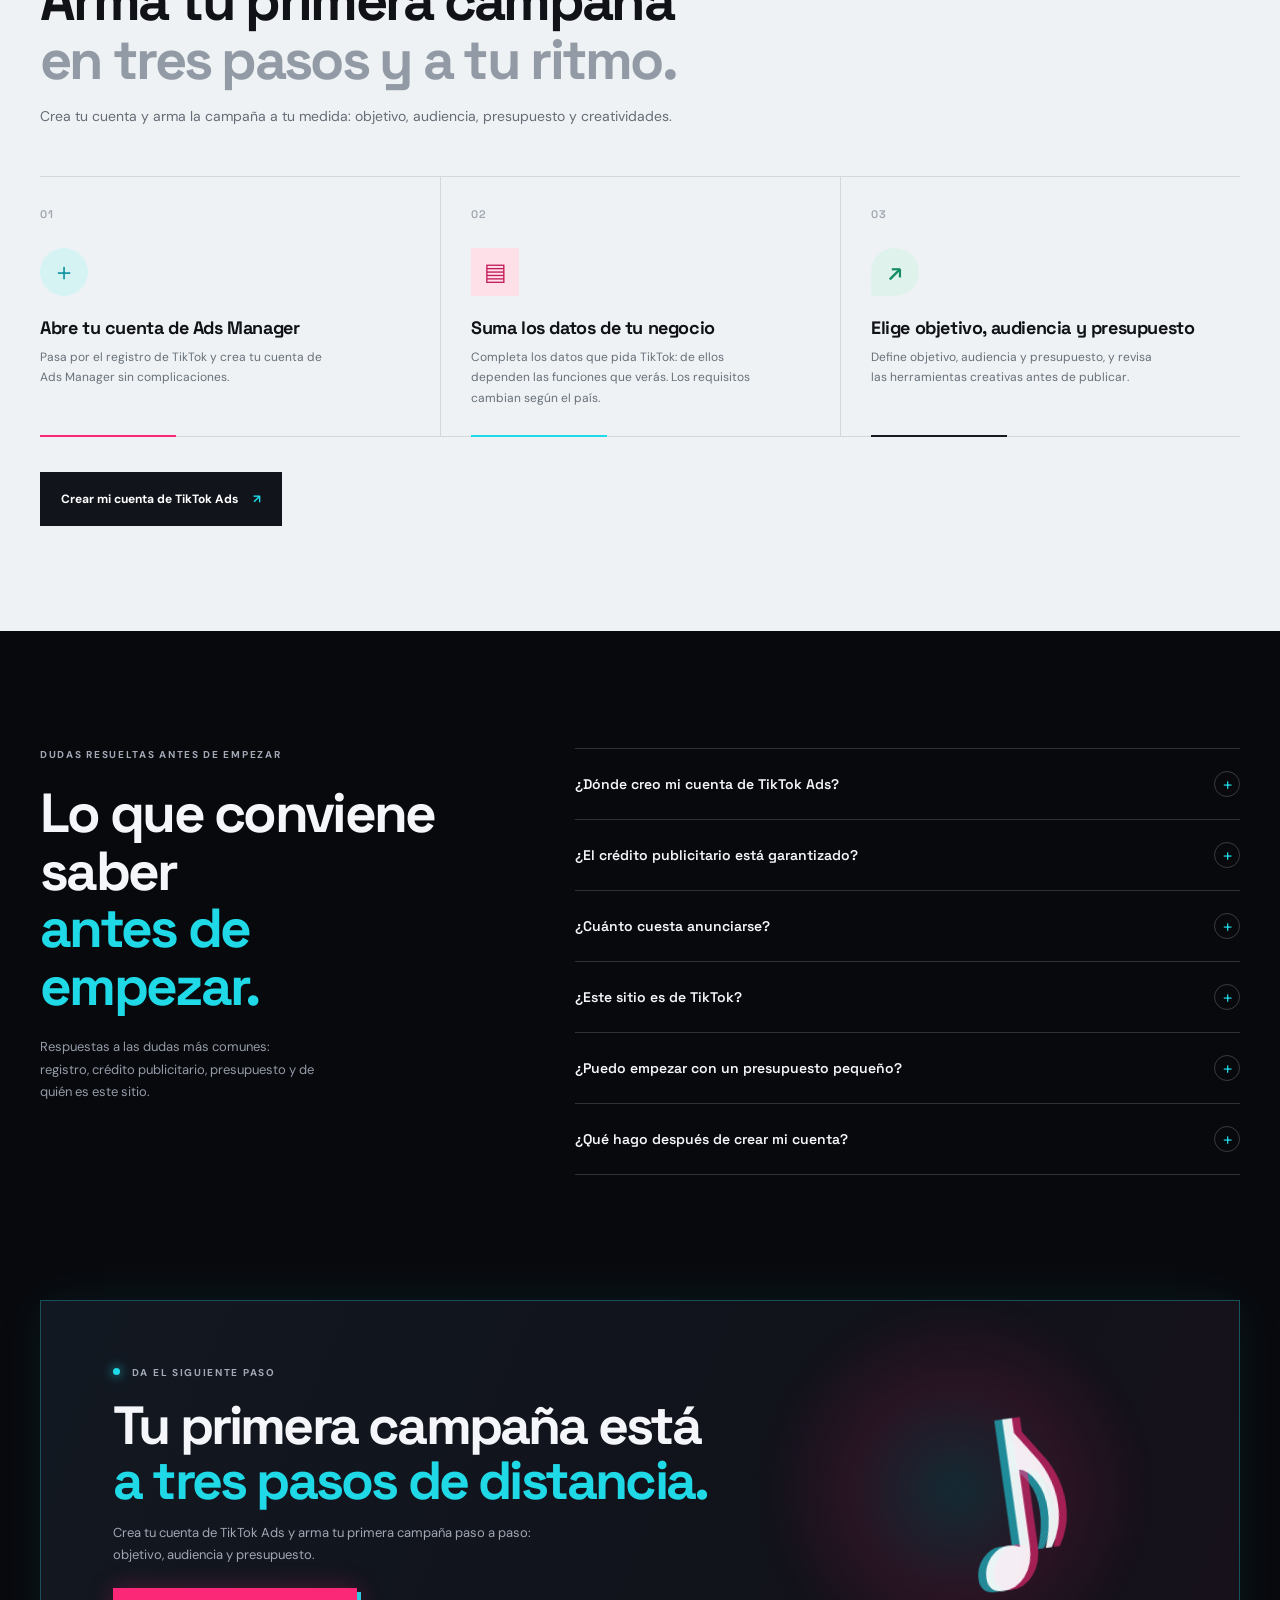
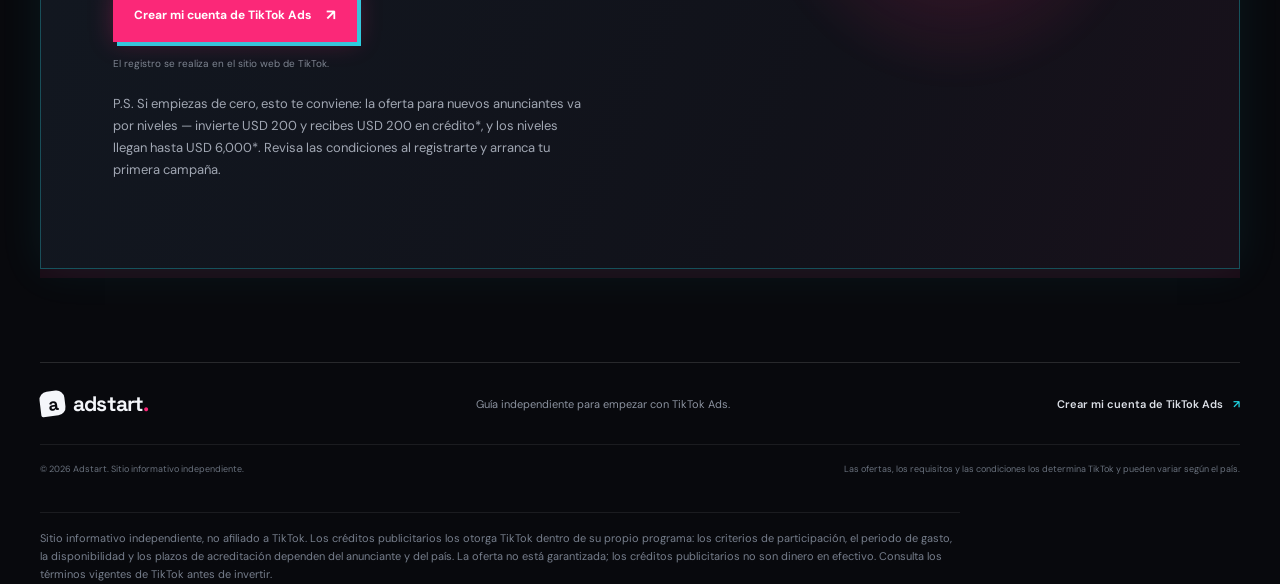
==== commit f5d647fc: "Футер: добавлен дисклеймер (независимость, кредиты не деньги, оффер не гарантирован) на 5 языках + с" ====
--- a/tao/es-mx/index.html
+++ b/tao/es-mx/index.html
@@ -158,6 +158,6 @@
       <section class="faq-section section-wrap" id="faq"><div class="faq-intro"><p class="eyebrow">DUDAS RESUELTAS ANTES DE EMPEZAR</p><h2>Lo que conviene saber<br><span>antes de empezar.</span></h2><p>Respuestas a las dudas más comunes: registro, crédito publicitario, presupuesto y de quién es este sitio.</p></div><div class="faq-list"><details><summary>¿Dónde creo mi cuenta de TikTok Ads?<span aria-hidden="true">+</span></summary><p>Toca cualquier botón «Crear mi cuenta de TikTok Ads» de esta página y se abrirá el registro en el sitio de TikTok.</p></details><details><summary>¿El crédito publicitario está garantizado?<span aria-hidden="true">+</span></summary><p>No. La oferta que aparezca durante el registro y sus términos son los que aplican. Los requisitos, los plazos y la disponibilidad pueden variar según el anunciante y el país.</p></details><details><summary>¿Cuánto cuesta anunciarse?<span aria-hidden="true">+</span></summary><p>Depende de la configuración y de las opciones de tu cuenta. Empieza con un presupuesto con el que te sientas cómodo y revisa tus datos de pago antes de lanzar.</p></details><details><summary>¿Este sitio es de TikTok?<span aria-hidden="true">+</span></summary><p>No. Esta es una página informativa independiente. TikTok administra las cuentas, la aprobación, las funciones y la disponibilidad de sus servicios.</p></details><details><summary>¿Puedo empezar con un presupuesto pequeño?<span aria-hidden="true">+</span></summary><p>Sí. El objetivo y el presupuesto los eliges tú, y la oferta de crédito publicitario se define por niveles de inversión. Revisa las condiciones durante el registro.</p></details><details><summary>¿Qué hago después de crear mi cuenta?<span aria-hidden="true">+</span></summary><p>Completa los datos de tu negocio, elige objetivo y audiencia, define tu presupuesto y revisa la campaña antes de publicarla.</p></details></div></section>
       <section class="final-cta section-wrap"><div class="final-glow" aria-hidden="true"></div><div class="final-copy"><p class="eyebrow"><span class="status-dot"></span> DA EL SIGUIENTE PASO</p><h2>Tu primera campaña está<br><span>a tres pasos de distancia.</span></h2><p>Crea tu cuenta de TikTok Ads y arma tu primera campaña paso a paso: objetivo, audiencia y presupuesto.</p><a class="button button-primary" href="https://getstarted.tiktok.com/ttam-partners" target="_blank" rel="noopener noreferrer">Crear mi cuenta de TikTok Ads <span aria-hidden="true">↗</span></a><small>El registro se realiza en el sitio web de TikTok.</small><p class="registration-note">P.S. Si empiezas de cero, esto te conviene: la oferta para nuevos anunciantes va por niveles — invierte USD 200 y recibes USD 200 en crédito*, y los niveles llegan hasta USD 6,000*. Revisa las condiciones al registrarte y arranca tu primera campaña.</p></div><div class="final-symbol" aria-hidden="true"><span>♪</span></div></section>
     </main>
-    <footer class="site-footer"><div class="footer-top"><a class="wordmark" href="../"><span class="brand-mark" aria-hidden="true">a</span>adstart<span class="wordmark-dot">.</span></a><p>Guía independiente para empezar con TikTok Ads.</p><a class="footer-link" href="https://getstarted.tiktok.com/ttam-partners" target="_blank" rel="noopener noreferrer">Crear mi cuenta de TikTok Ads <span>↗</span></a></div><div class="footer-bottom"><span>© 2026 Adstart. Sitio informativo independiente.</span><span>Las ofertas, los requisitos y las condiciones los determina TikTok y pueden variar según el país.</span></div></footer>
+    <footer class="site-footer"><div class="footer-top"><a class="wordmark" href="../"><span class="brand-mark" aria-hidden="true">a</span>adstart<span class="wordmark-dot">.</span></a><p>Guía independiente para empezar con TikTok Ads.</p><a class="footer-link" href="https://getstarted.tiktok.com/ttam-partners" target="_blank" rel="noopener noreferrer">Crear mi cuenta de TikTok Ads <span>↗</span></a></div><div class="footer-bottom"><span>© 2026 Adstart. Sitio informativo independiente.</span><span>Las ofertas, los requisitos y las condiciones los determina TikTok y pueden variar según el país.</span></div><p class="footer-disclaimer">Sitio informativo independiente, no afiliado a TikTok. Los créditos publicitarios los otorga TikTok dentro de su propio programa: los criterios de participación, el periodo de gasto, la disponibilidad y los plazos de acreditación dependen del anunciante y del país. La oferta no está garantizada; los créditos publicitarios no son dinero en efectivo. Consulta los términos vigentes de TikTok antes de invertir.</p></footer>
   </body>
 </html>
--- a/tao/styles.css
+++ b/tao/styles.css
@@ -265,3 +265,14 @@
 }
 .language-menu summary span { margin-left: 0; }
 .language-options { margin-top: 8px; border-radius: 10px; overflow: hidden; }
+
+.footer-disclaimer {
+  margin: 20px 0 0;
+  padding-top: 16px;
+  border-top: 1px solid rgba(255, 255, 255, .08);
+  max-width: 920px;
+  font-size: 11px;
+  line-height: 1.65;
+  color: #767e8c;
+}
+@media (max-width: 720px) { .footer-disclaimer { font-size: 10.5px; margin-top: 16px; } }
